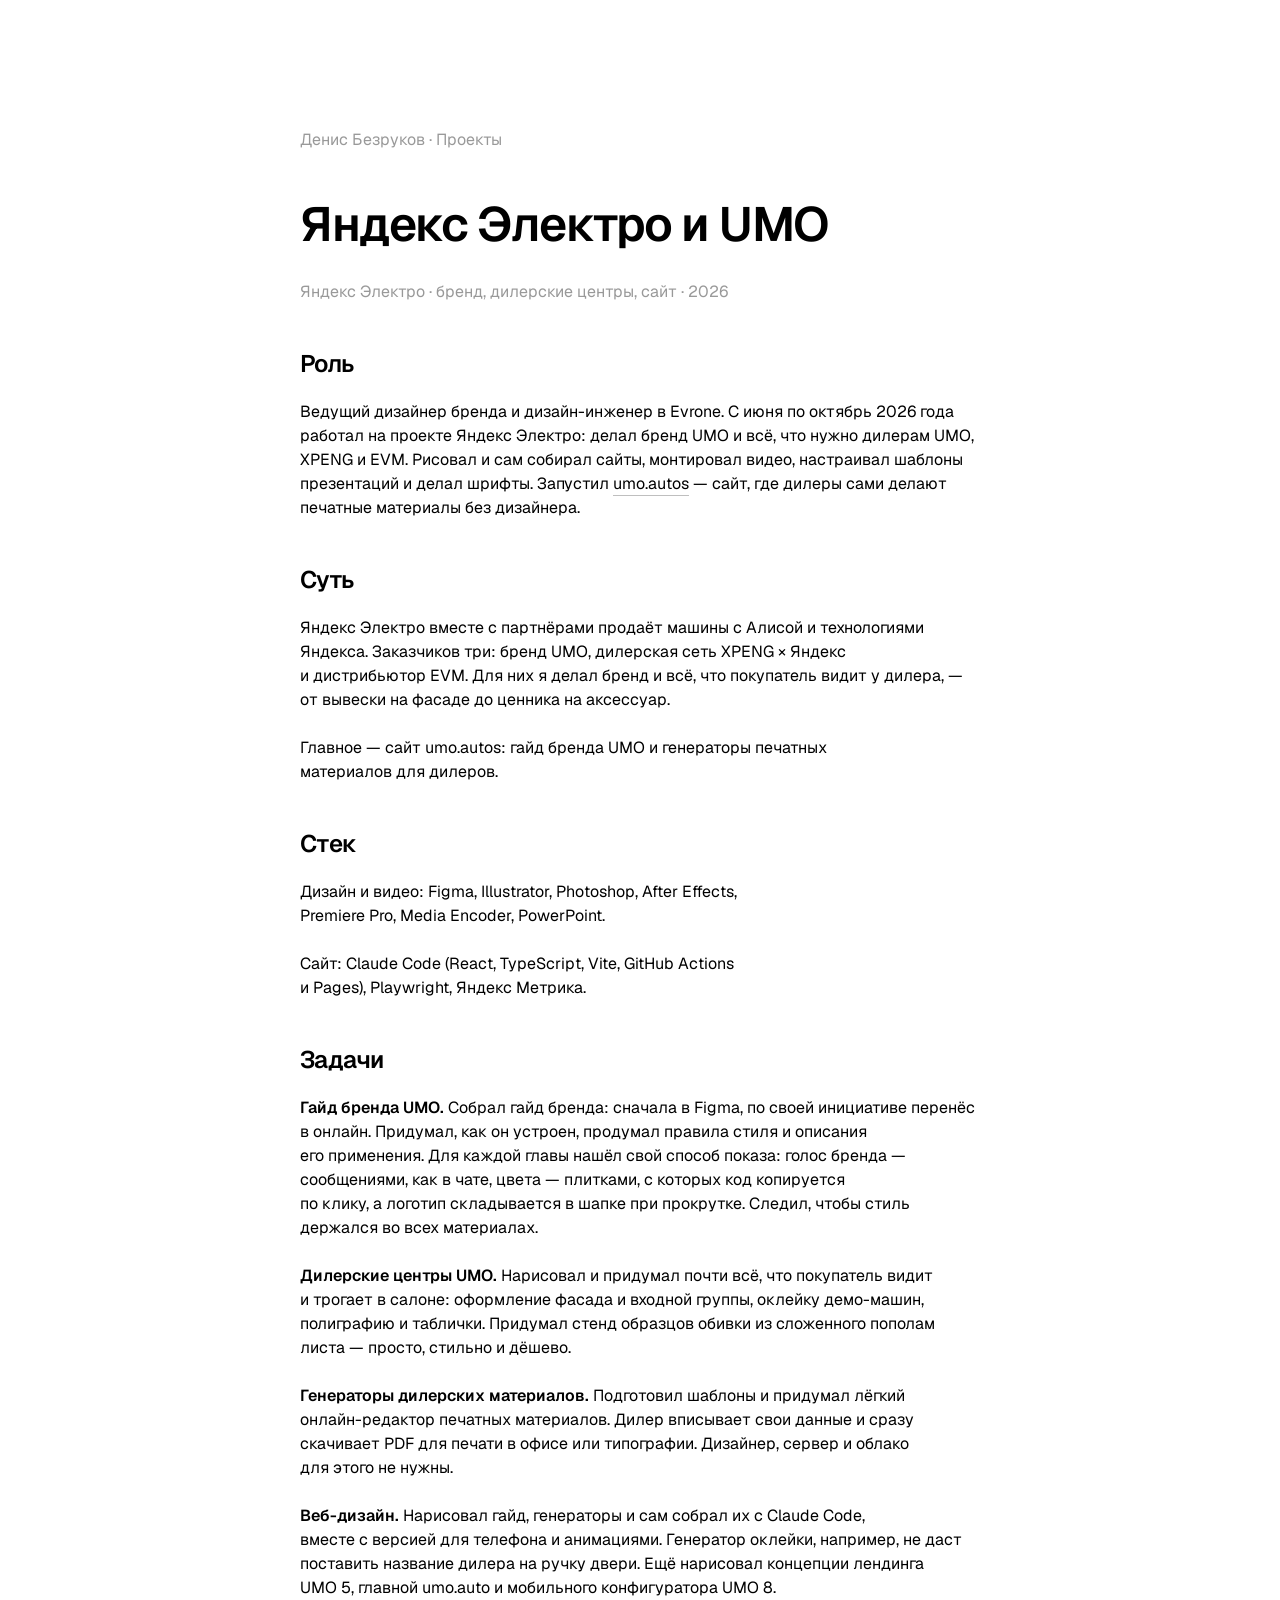
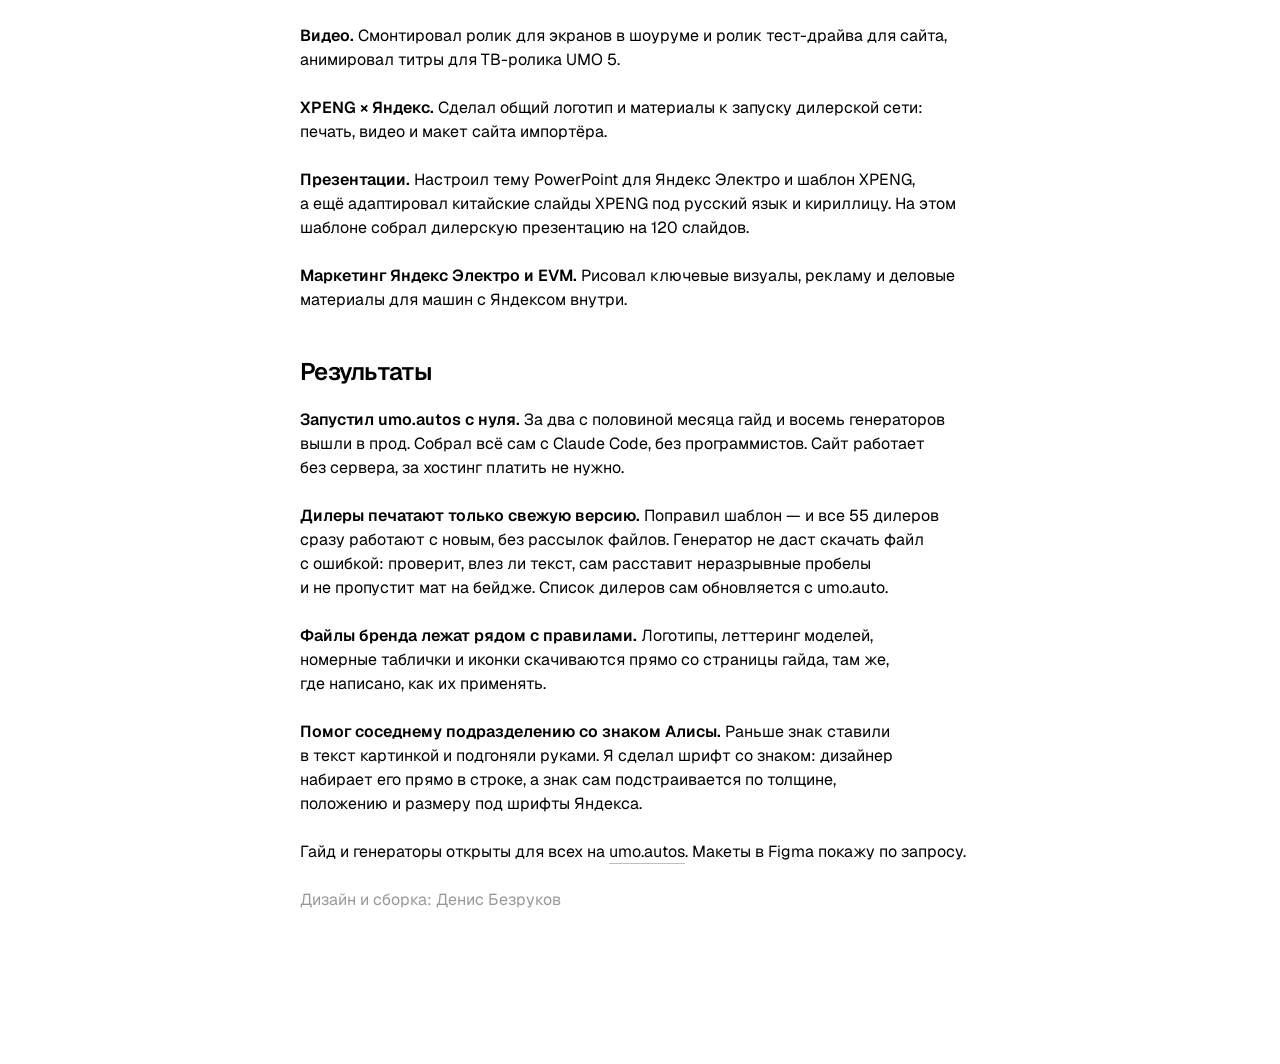
==== cases/index.html @ 9b04475b "The add-section button is # instead of § Co-Authored-By: Claude Opus 5.5 <noreply@anthropic.com>" ====
<!doctype html>
<html lang="ru">
<head>
<meta charset="utf-8">
<meta name="viewport" content="width=device-width, initial-scale=1">
<title>Проекты — Денис Безруков</title>
<meta name="description" content="Проекты дизайнера Дениса Безрукова целиком: что было нужно, что он сделал и что из этого вышло.">
<link rel="preload" href="../fonts/GeistVariable.woff2" as="font" type="font/woff2" crossorigin>
<link rel="stylesheet" href="../style.css">
</head>
<body>
<main class="inner">
  <header>
    <p class="meta crumbs"><a href="../">Денис Безруков</a> · Проекты</p>
  </header>

  <article id="umo">
    <h1>Яндекс Электро и UMO </h1>
    <p class="meta">Яндекс Электро · бренд, дилерские центры, сайт · 2026</p>
    <h3>Роль</h3>
    <p>Ведущий дизайнер бренда и дизайн-инженер в Evrone. С июня по октябрь 2026 года работал на проекте Яндекс Электро: делал бренд UMO и всё, что нужно дилерам UMO, XPENG и EVM. Рисовал и сам собирал сайты, монтировал видео, настраивал шаблоны презентаций и делал шрифты. Запустил <a href="https://umo.autos">umo.autos</a> — сайт, где дилеры сами делают печатные материалы без дизайнера.</p>
    <h3>Суть</h3>
    <p>Яндекс Электро вместе с партнёрами продаёт машины с Алисой и технологиями Яндекса. Заказчиков три: бренд UMO, дилерская сеть XPENG × Яндекс и дистрибьютор EVM. Для них я делал бренд и всё, что покупатель видит у дилера, — от вывески на фасаде до ценника на аксессуар.</p>
    <p>Главное — сайт umo.autos: гайд бренда UMO и генераторы печатных материалов для дилеров.</p>
    <h3>Стек</h3>
    <p>Дизайн и видео: Figma, Illustrator, Photoshop, After Effects, Premiere Pro, Media Encoder, PowerPoint.</p>
    <p>Сайт: Claude Code (React, TypeScript, Vite, GitHub Actions и Pages), Playwright, Яндекс Метрика.</p>
    <h3>Задачи</h3>
    <p><strong>Гайд бренда UMO. </strong>Собрал гайд бренда: сначала в Figma, по своей инициативе перенёс в онлайн. Придумал, как он устроен, продумал правила стиля и описания его применения. Для каждой главы нашёл свой способ показа: голос бренда — сообщениями, как в чате, цвета — плитками, с которых код копируется по клику, а логотип складывается в шапке при прокрутке. Следил, чтобы стиль держался во всех материалах.</p>
    <p><strong>Дилерские центры UMO.</strong> Нарисовал и придумал почти всё, что покупатель видит и трогает в салоне: оформление фасада и входной группы, оклейку демо-машин, полиграфию и таблички. Придумал стенд образцов обивки из сложенного пополам листа — просто, стильно и дёшево.</p>
    <p><strong>Генераторы дилерских материалов.</strong> Подготовил шаблоны и придумал лёгкий онлайн-редактор печатных материалов. Дилер вписывает свои данные и сразу скачивает PDF для печати в офисе или типографии. Дизайнер, сервер и облако для этого не нужны.</p>
    <p><strong>Веб-дизайн.</strong> Нарисовал гайд, генераторы и сам собрал их с Claude Code, вместе с версией для телефона и анимациями. Генератор оклейки, например, не даст поставить название дилера на ручку двери. Ещё нарисовал концепции лендинга UMO 5, главной umo.auto и мобильного конфигуратора UMO 8.</p>
    <p><strong>Видео.</strong> Смонтировал ролик для экранов в шоуруме и ролик тест-драйва для сайта, анимировал титры для ТВ-ролика UMO 5.</p>
    <p><strong>XPENG × Яндекс.</strong> Сделал общий логотип и материалы к запуску дилерской сети: печать, видео и макет сайта импортёра.</p>
    <p><strong>Презентации.</strong> Настроил тему PowerPoint для Яндекс Электро и шаблон XPENG, а ещё адаптировал китайские слайды XPENG под русский язык и кириллицу. На этом шаблоне собрал дилерскую презентацию на 120 слайдов.</p>
    <p><strong>Маркетинг Яндекс Электро и EVM.</strong> Рисовал ключевые визуалы, рекламу и деловые материалы для машин с Яндексом внутри.</p>
    <h3>Результаты</h3>
    <p><strong>Запустил umo.autos с нуля.</strong> За два с половиной месяца гайд и восемь генераторов вышли в прод. Собрал всё сам с Claude Code, без программистов. Сайт работает без сервера, за хостинг платить не нужно.</p>
    <p><strong>Дилеры печатают только свежую версию.</strong> Поправил шаблон — и все 55 дилеров сразу работают с новым, без рассылок файлов. Генератор не даст скачать файл с ошибкой: проверит, влез ли текст, сам расставит неразрывные пробелы и не пропустит мат на бейдже. Список дилеров сам обновляется с umo.auto.</p>
    <p><strong>Файлы бренда лежат рядом с правилами.</strong> Логотипы, леттеринг моделей, номерные таблички и иконки скачиваются прямо со страницы гайда, там же, где написано, как их применять.</p>
    <p><strong>Помог соседнему подразделению со знаком Алисы.</strong> Раньше знак ставили в текст картинкой и подгоняли руками. Я сделал шрифт со знаком: дизайнер набирает его прямо в строке, а знак сам подстраивается по толщине, положению и размеру под шрифты Яндекса.</p>
    <p>Гайд и генераторы открыты для всех на <a href="https://umo.autos">umo.autos</a>. Макеты в Figma покажу по запросу.</p>
    <p class="meta">Дизайн и сборка: Денис Безруков</p>
  </article>

</main>

<script src="../typograf.min.js"></script>
<script src="../typograf-ru.js"></script>
</body>
</html>
---- style.css ----
/* Base 16px, sizes in rem. Type: headings H1 / H2 / H3 at 3 / 2 / 1.5rem set solid (2 / 1.5 / 1.25rem on phones), the intro 1.5rem at 500 (1.25rem on phones), text and grey service lines 1rem on a 1.5 line. */
/* Geist 1.8 by Vercel, the variable font (weight 100–900, Cyrillic included), kept next to the page with its licence. */
@font-face {
  font-family: Geist;
  src: url("fonts/GeistVariable.woff2") format("woff2");
  font-weight: 100 900;
  font-style: normal;
  font-display: swap;
}
:root {
  /* Spacing scale: the name is the size in rem times 100 (space-150 = 1.5rem = 24px), so a step in between fits without renaming.
     Every margin and padding comes from it: 800 between projects, 300 between groups, 150 between paragraphs, 050 between list items. */
  --space-050: 0.5rem;
  --space-100: 1rem;
  --space-150: 1.5rem;
  --space-200: 2rem;
  --space-300: 3rem;
  --space-400: 4rem;
  --space-600: 6rem;
  --space-800: 8rem;
  --bg: #ffffff;
  --text: #000000;
  /* Two colours only: black text (90% white in the dark theme) on white (#fafafa, LoveFrom's, in edit mode), and a grey, #999999, the text colour at 65% in the dark theme. */
  --muted: #999999;
}
/* The dark theme is off for now; to bring it back, take it out of this comment.
@media (prefers-color-scheme: dark) {
  :root {
    --bg: #000000;
    --text: #e6e6e6;
    --muted: color-mix(in srgb, var(--text) 65%, transparent);
  }
}
*/
body {
  margin: 0;
  background: var(--bg);
  color: var(--text);
  font: 1rem/1.5 Geist, system-ui, -apple-system, sans-serif;
  -webkit-font-smoothing: antialiased;
}
main {
  max-width: 680px;
  margin: 0 auto;
  padding: var(--space-800) var(--space-200);
}
/* Three heading steps, one size per tag on both pages: H1 the name, H2 a project's title, H3 a section of a full case. Headings are set solid and tracked in by 3%; bold in the text has their weight. */
h1, h2, h3 { font-weight: 600; line-height: 1; letter-spacing: -0.03em; }
h1 { margin: 0 0 var(--space-200); font-size: 3rem; }
/* Below a project or section title everything stands a text line apart: the grey line, paragraphs, the credits. */
h2, h3 { margin: 0 0 var(--space-150); font-size: 2rem; }
h3 { margin-top: var(--space-300); font-size: 1.5rem; }
/* Text fills its lines; only a too-short last line pulls a few words down. Paragraphs stand space-150 apart, the same step as everything below a title. */
p { margin: 0 0 var(--space-150); text-wrap: pretty; }
/* The intro under the name: two sizes up from the text, at 500. The contacts under it and the project list under the summary stand closer, space-100, as one group with what they follow. */
p.lead { font-size: 1.5rem; line-height: 1.333; font-weight: 500; }
p.lead, .about p { margin-bottom: var(--space-100); }
/* List: bullets hanging in the indent, items closer to each other than paragraphs. */
ul { margin: 0 0 var(--space-150); padding-left: var(--space-150); }
li { text-wrap: pretty; }
li + li { margin-top: var(--space-050); }
/* A block switched to Wrap: B in edit mode gets lines of nearly equal length. */
.balance { text-wrap: balance; }
strong { font-weight: 600; }
a {
  color: inherit;
  text-decoration: underline;
  text-decoration-color: color-mix(in srgb, currentColor 25%, transparent);
  /* One device pixel on a retina screen at any size; 2.5% of a big title came out twice as thick. */
  text-decoration-thickness: 0.5px;
  text-underline-offset: 30%;
}
/* Link rows, breadcrumbs and a linked title read as navigation: no underline until hover. Links in the text keep it. */
.list a, .crumbs a, h2 a { text-decoration-color: transparent; }
/* On hover the underline darkens to 50% of the link colour, still lighter than the letters. */
a:hover { text-decoration-color: color-mix(in srgb, currentColor 50%, transparent); }
.nw { white-space: nowrap; }
/* Meta: every grey line (under a title, credits, contacts, the project list, breadcrumbs), in the text's weight. */
.meta { color: var(--muted); }
/* Links in a row with a dot between them; the dot that would start a line is cut off, so no line starts or ends with one.
   The cutting happens in a row inside the paragraph, so the paragraph keeps its own box and its whole highlight in edit mode. */
.list .row { display: block; text-wrap: balance; margin-left: -0.9em; clip-path: inset(-1em -1em -1em 0.9em); }
.list .row > span { white-space: nowrap; }
.list .row > span::before { content: "·"; display: inline-block; width: 0.9em; text-align: center; }
.about { margin-top: var(--space-300); }
article { margin-top: var(--space-800); scroll-margin-top: var(--space-800); }
.inner header + article { margin-top: var(--space-300); }
@media (max-width: 480px) {
  main { padding: var(--space-400) var(--space-100); }
  article { margin-top: var(--space-600); scroll-margin-top: var(--space-600); }
  h1 { font-size: 2rem; }
  h2 { font-size: 1.5rem; }
  h3 { font-size: 1.25rem; }
  p.lead { font-size: 1.25rem; line-height: 1.4; }
}
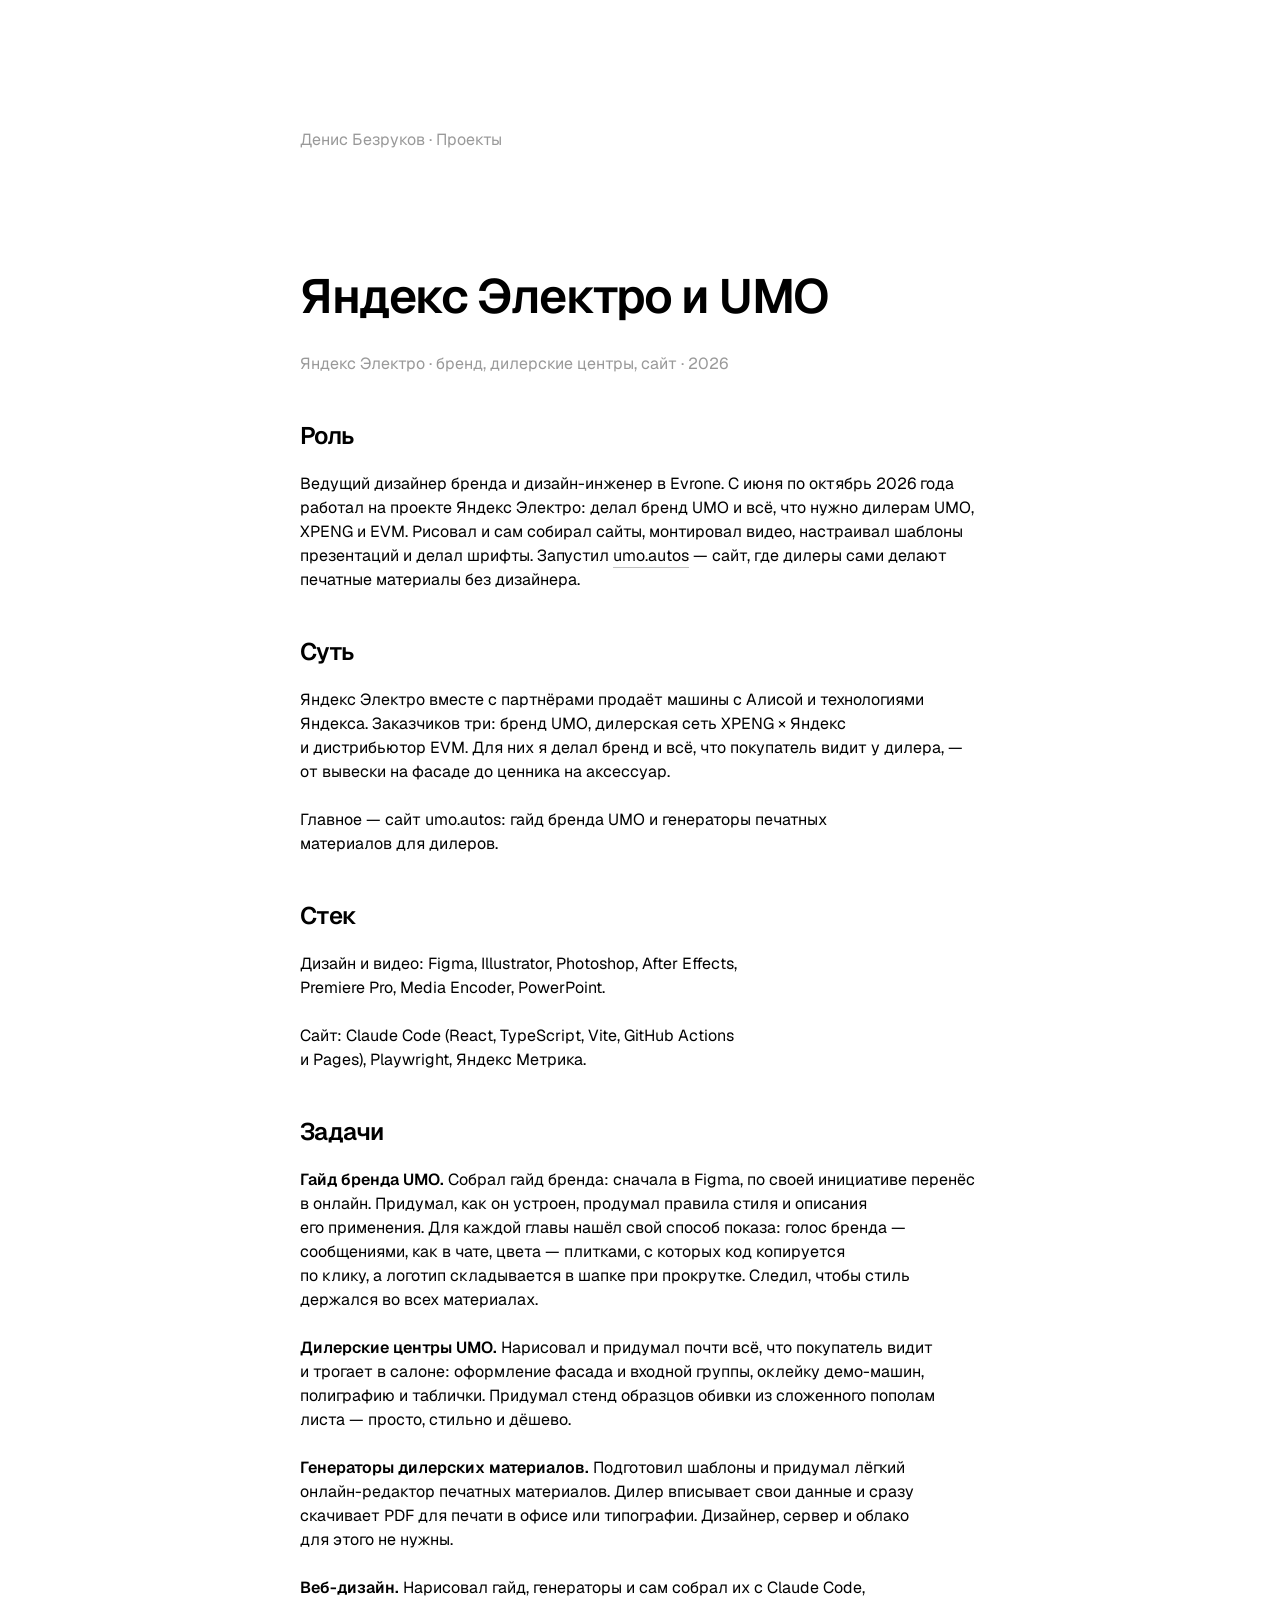
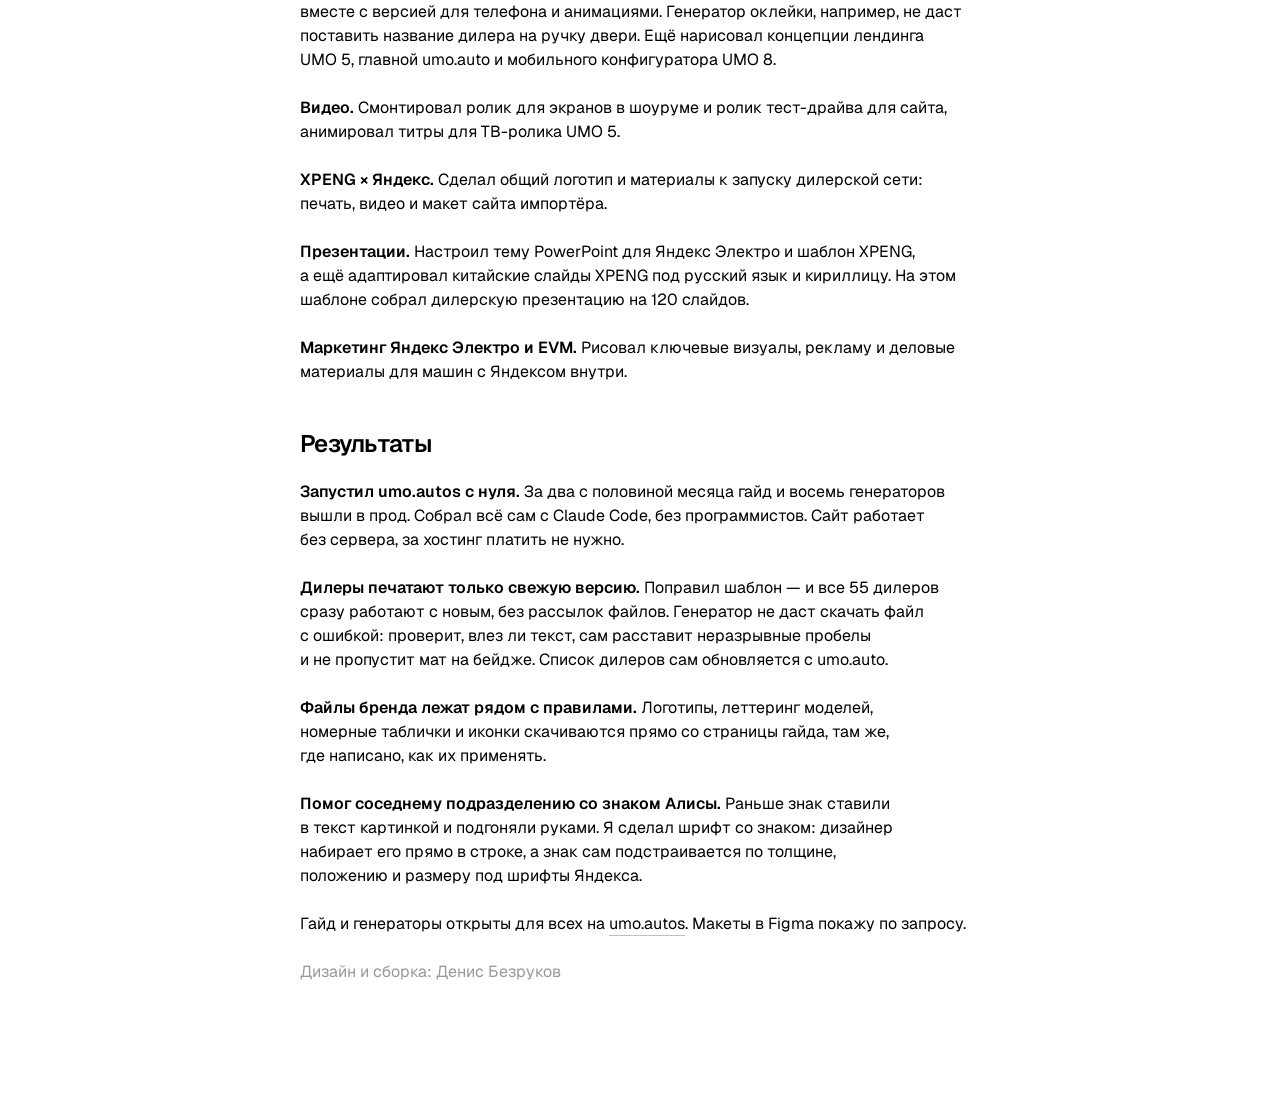
==== commit a6092c4d: "Every gap between blocks is a space block in the page (100–600 and 150), marked in edit mode by a li" ====
--- a/cases/index.html
+++ b/cases/index.html
@@ -12,34 +12,61 @@
 <main class="inner">
   <header>
     <p class="meta crumbs"><a href="../">Денис Безруков</a> · Проекты</p>
+    <div class="space space-150"></div>
+    <div class="space space-300"></div>
   </header>
 
-  <article id="umo">
-    <h1>Яндекс Электро и UMO </h1>
+  <article>
+    <h1 id="umo">Яндекс Электро и UMO</h1>
+    <div class="space space-200"></div>
     <p class="meta">Яндекс Электро · бренд, дилерские центры, сайт · 2026</p>
+    <div class="space space-300"></div>
     <h3>Роль</h3>
+    <div class="space space-150"></div>
     <p>Ведущий дизайнер бренда и дизайн-инженер в Evrone. С июня по октябрь 2026 года работал на проекте Яндекс Электро: делал бренд UMO и всё, что нужно дилерам UMO, XPENG и EVM. Рисовал и сам собирал сайты, монтировал видео, настраивал шаблоны презентаций и делал шрифты. Запустил <a href="https://umo.autos">umo.autos</a> — сайт, где дилеры сами делают печатные материалы без дизайнера.</p>
+    <div class="space space-300"></div>
     <h3>Суть</h3>
+    <div class="space space-150"></div>
     <p>Яндекс Электро вместе с партнёрами продаёт машины с Алисой и технологиями Яндекса. Заказчиков три: бренд UMO, дилерская сеть XPENG × Яндекс и дистрибьютор EVM. Для них я делал бренд и всё, что покупатель видит у дилера, — от вывески на фасаде до ценника на аксессуар.</p>
+    <div class="space space-150"></div>
     <p>Главное — сайт umo.autos: гайд бренда UMO и генераторы печатных материалов для дилеров.</p>
+    <div class="space space-300"></div>
     <h3>Стек</h3>
+    <div class="space space-150"></div>
     <p>Дизайн и видео: Figma, Illustrator, Photoshop, After Effects, Premiere Pro, Media Encoder, PowerPoint.</p>
+    <div class="space space-150"></div>
     <p>Сайт: Claude Code (React, TypeScript, Vite, GitHub Actions и Pages), Playwright, Яндекс Метрика.</p>
+    <div class="space space-300"></div>
     <h3>Задачи</h3>
+    <div class="space space-150"></div>
     <p><strong>Гайд бренда UMO. </strong>Собрал гайд бренда: сначала в Figma, по своей инициативе перенёс в онлайн. Придумал, как он устроен, продумал правила стиля и описания его применения. Для каждой главы нашёл свой способ показа: голос бренда — сообщениями, как в чате, цвета — плитками, с которых код копируется по клику, а логотип складывается в шапке при прокрутке. Следил, чтобы стиль держался во всех материалах.</p>
+    <div class="space space-150"></div>
     <p><strong>Дилерские центры UMO.</strong> Нарисовал и придумал почти всё, что покупатель видит и трогает в салоне: оформление фасада и входной группы, оклейку демо-машин, полиграфию и таблички. Придумал стенд образцов обивки из сложенного пополам листа — просто, стильно и дёшево.</p>
+    <div class="space space-150"></div>
     <p><strong>Генераторы дилерских материалов.</strong> Подготовил шаблоны и придумал лёгкий онлайн-редактор печатных материалов. Дилер вписывает свои данные и сразу скачивает PDF для печати в офисе или типографии. Дизайнер, сервер и облако для этого не нужны.</p>
+    <div class="space space-150"></div>
     <p><strong>Веб-дизайн.</strong> Нарисовал гайд, генераторы и сам собрал их с Claude Code, вместе с версией для телефона и анимациями. Генератор оклейки, например, не даст поставить название дилера на ручку двери. Ещё нарисовал концепции лендинга UMO 5, главной umo.auto и мобильного конфигуратора UMO 8.</p>
+    <div class="space space-150"></div>
     <p><strong>Видео.</strong> Смонтировал ролик для экранов в шоуруме и ролик тест-драйва для сайта, анимировал титры для ТВ-ролика UMO 5.</p>
+    <div class="space space-150"></div>
     <p><strong>XPENG × Яндекс.</strong> Сделал общий логотип и материалы к запуску дилерской сети: печать, видео и макет сайта импортёра.</p>
+    <div class="space space-150"></div>
     <p><strong>Презентации.</strong> Настроил тему PowerPoint для Яндекс Электро и шаблон XPENG, а ещё адаптировал китайские слайды XPENG под русский язык и кириллицу. На этом шаблоне собрал дилерскую презентацию на 120 слайдов.</p>
+    <div class="space space-150"></div>
     <p><strong>Маркетинг Яндекс Электро и EVM.</strong> Рисовал ключевые визуалы, рекламу и деловые материалы для машин с Яндексом внутри.</p>
+    <div class="space space-300"></div>
     <h3>Результаты</h3>
+    <div class="space space-150"></div>
     <p><strong>Запустил umo.autos с нуля.</strong> За два с половиной месяца гайд и восемь генераторов вышли в прод. Собрал всё сам с Claude Code, без программистов. Сайт работает без сервера, за хостинг платить не нужно.</p>
+    <div class="space space-150"></div>
     <p><strong>Дилеры печатают только свежую версию.</strong> Поправил шаблон — и все 55 дилеров сразу работают с новым, без рассылок файлов. Генератор не даст скачать файл с ошибкой: проверит, влез ли текст, сам расставит неразрывные пробелы и не пропустит мат на бейдже. Список дилеров сам обновляется с umo.auto.</p>
+    <div class="space space-150"></div>
     <p><strong>Файлы бренда лежат рядом с правилами.</strong> Логотипы, леттеринг моделей, номерные таблички и иконки скачиваются прямо со страницы гайда, там же, где написано, как их применять.</p>
+    <div class="space space-150"></div>
     <p><strong>Помог соседнему подразделению со знаком Алисы.</strong> Раньше знак ставили в текст картинкой и подгоняли руками. Я сделал шрифт со знаком: дизайнер набирает его прямо в строке, а знак сам подстраивается по толщине, положению и размеру под шрифты Яндекса.</p>
+    <div class="space space-150"></div>
     <p>Гайд и генераторы открыты для всех на <a href="https://umo.autos">umo.autos</a>. Макеты в Figma покажу по запросу.</p>
+    <div class="space space-150"></div>
     <p class="meta">Дизайн и сборка: Денис Безруков</p>
   </article>
 
--- a/style.css
+++ b/style.css
@@ -9,13 +9,15 @@
 }
 :root {
   /* Spacing scale: the name is the size in rem times 100 (space-150 = 1.5rem = 24px), so a step in between fits without renaming.
-     Every margin and padding comes from it: 800 between projects, 300 between groups, 150 between paragraphs, 050 between list items. */
+     Every margin, padding and space comes from it. Blocks have no margins of their own: the gap between two of them is a space
+     block in the page (.space-100 … .space-600), so each gap is set where it is. Only projects stand 800 apart by the CSS. */
   --space-050: 0.5rem;
   --space-100: 1rem;
   --space-150: 1.5rem;
   --space-200: 2rem;
   --space-300: 3rem;
   --space-400: 4rem;
+  --space-500: 5rem;
   --space-600: 6rem;
   --space-800: 8rem;
   --bg: #ffffff;
@@ -46,19 +48,26 @@
 }
 /* Three heading steps, one size per tag on both pages: H1 the name, H2 a project's title, H3 a section of a full case. Headings are set solid and tracked in by 3%; bold in the text has their weight. */
 h1, h2, h3 { font-weight: 600; line-height: 1; letter-spacing: -0.03em; }
-h1 { margin: 0 0 var(--space-200); font-size: 3rem; }
-/* Below a project or section title everything stands a text line apart: the grey line, paragraphs, the credits. */
-h2, h3 { margin: 0 0 var(--space-150); font-size: 2rem; }
-h3 { margin-top: var(--space-300); font-size: 1.5rem; }
-/* Text fills its lines; only a too-short last line pulls a few words down. Paragraphs stand space-150 apart, the same step as everything below a title. */
-p { margin: 0 0 var(--space-150); text-wrap: pretty; }
-/* The intro under the name: two sizes up from the text, at 500. The contacts under it and the project list under the summary stand closer, space-100, as one group with what they follow. */
+h1, h2, h3, p, ul { margin: 0; }
+h1 { font-size: 3rem; }
+h2 { font-size: 2rem; }
+h3 { font-size: 1.5rem; }
+/* Text fills its lines; only a too-short last line pulls a few words down. */
+p { text-wrap: pretty; }
+/* The intro under the name: two sizes up from the text, at 500. */
 p.lead { font-size: 1.5rem; line-height: 1.333; font-weight: 500; }
-p.lead, .about p { margin-bottom: var(--space-100); }
 /* List: bullets hanging in the indent, items closer to each other than paragraphs. */
-ul { margin: 0 0 var(--space-150); padding-left: var(--space-150); }
+ul { padding-left: var(--space-150); }
 li { text-wrap: pretty; }
 li + li { margin-top: var(--space-050); }
+/* Space: the gap between two blocks, 100 to 600 of the spacing scale; 150 is the usual one between paragraphs. */
+.space-100 { height: var(--space-100); }
+.space-150 { height: var(--space-150); }
+.space-200 { height: var(--space-200); }
+.space-300 { height: var(--space-300); }
+.space-400 { height: var(--space-400); }
+.space-500 { height: var(--space-500); }
+.space-600 { height: var(--space-600); }
 /* A block switched to Wrap: B in edit mode gets lines of nearly equal length. */
 .balance { text-wrap: balance; }
 strong { font-weight: 600; }
@@ -82,7 +91,6 @@
 .list .row { display: block; text-wrap: balance; margin-left: -0.9em; clip-path: inset(-1em -1em -1em 0.9em); }
 .list .row > span { white-space: nowrap; }
 .list .row > span::before { content: "·"; display: inline-block; width: 0.9em; text-align: center; }
-.about { margin-top: var(--space-300); }
 article { margin-top: var(--space-800); scroll-margin-top: var(--space-800); }
 .inner header + article { margin-top: var(--space-300); }
 @media (max-width: 480px) {
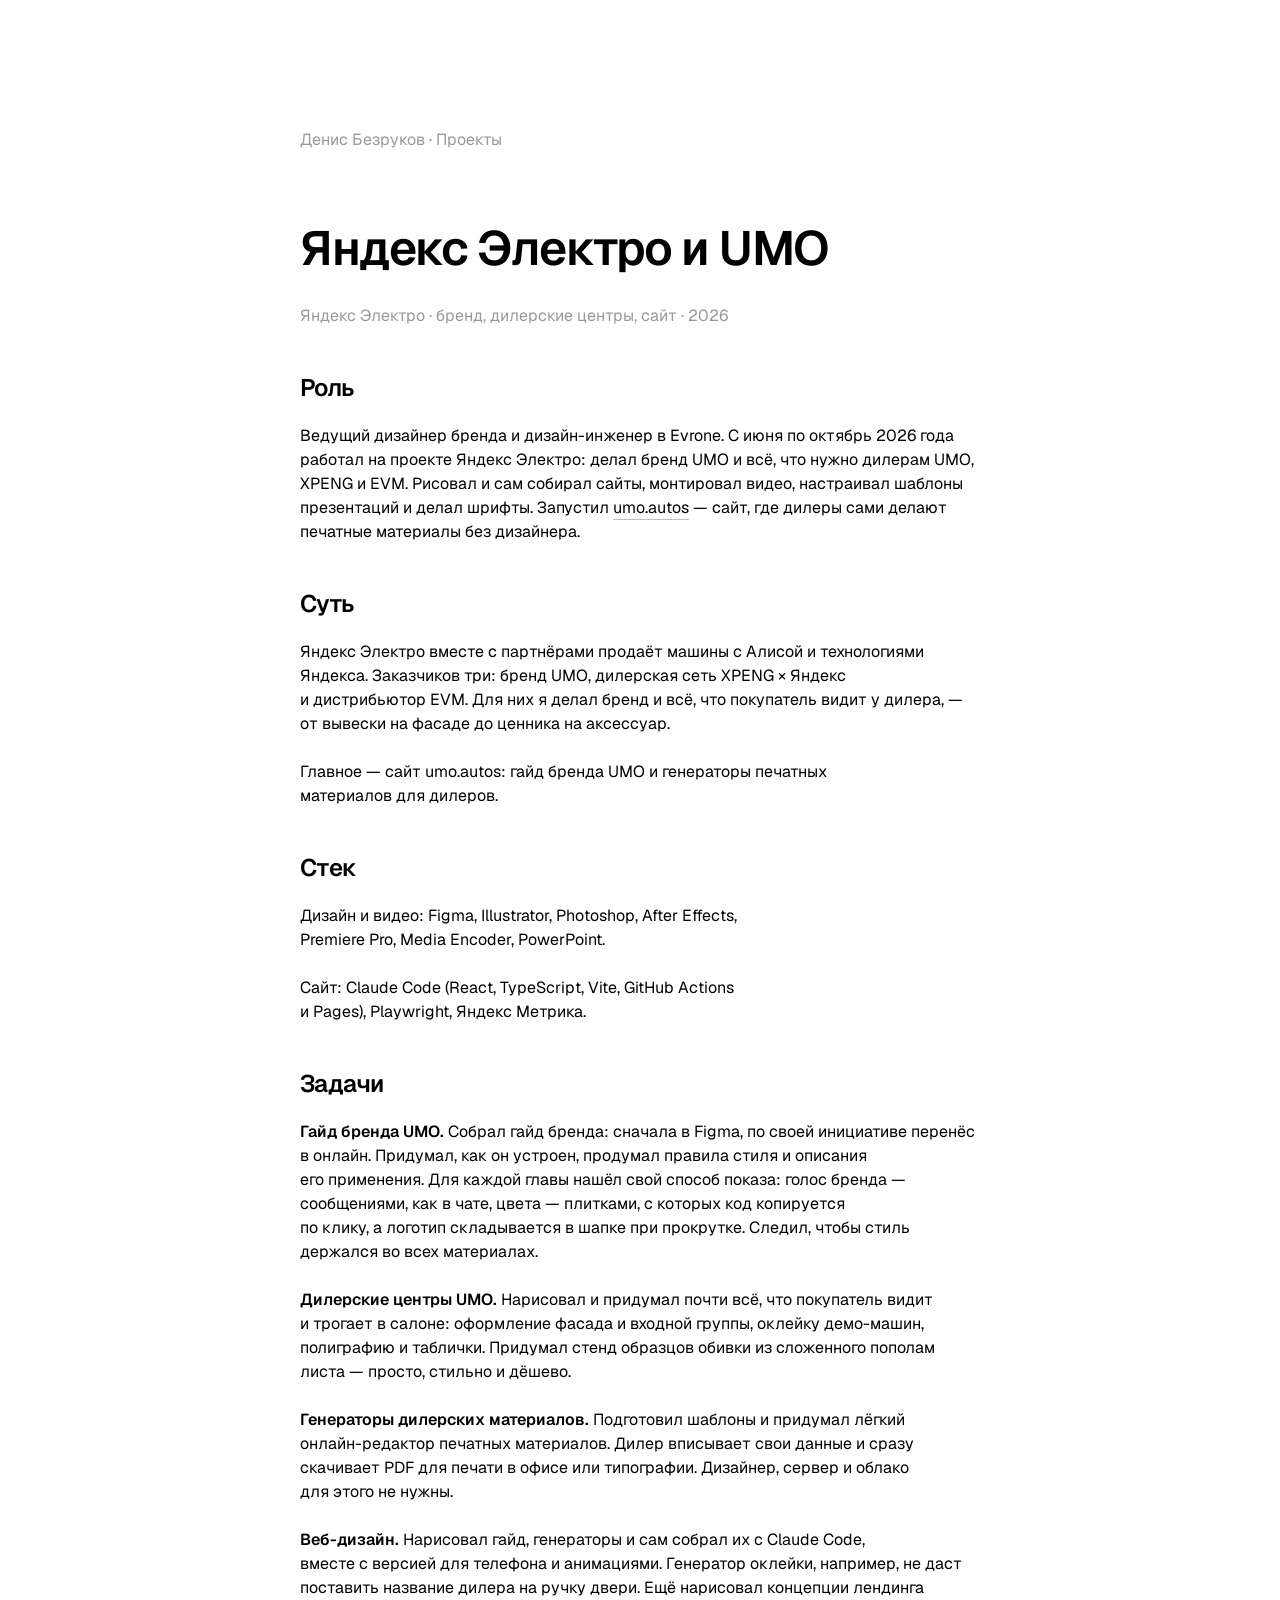
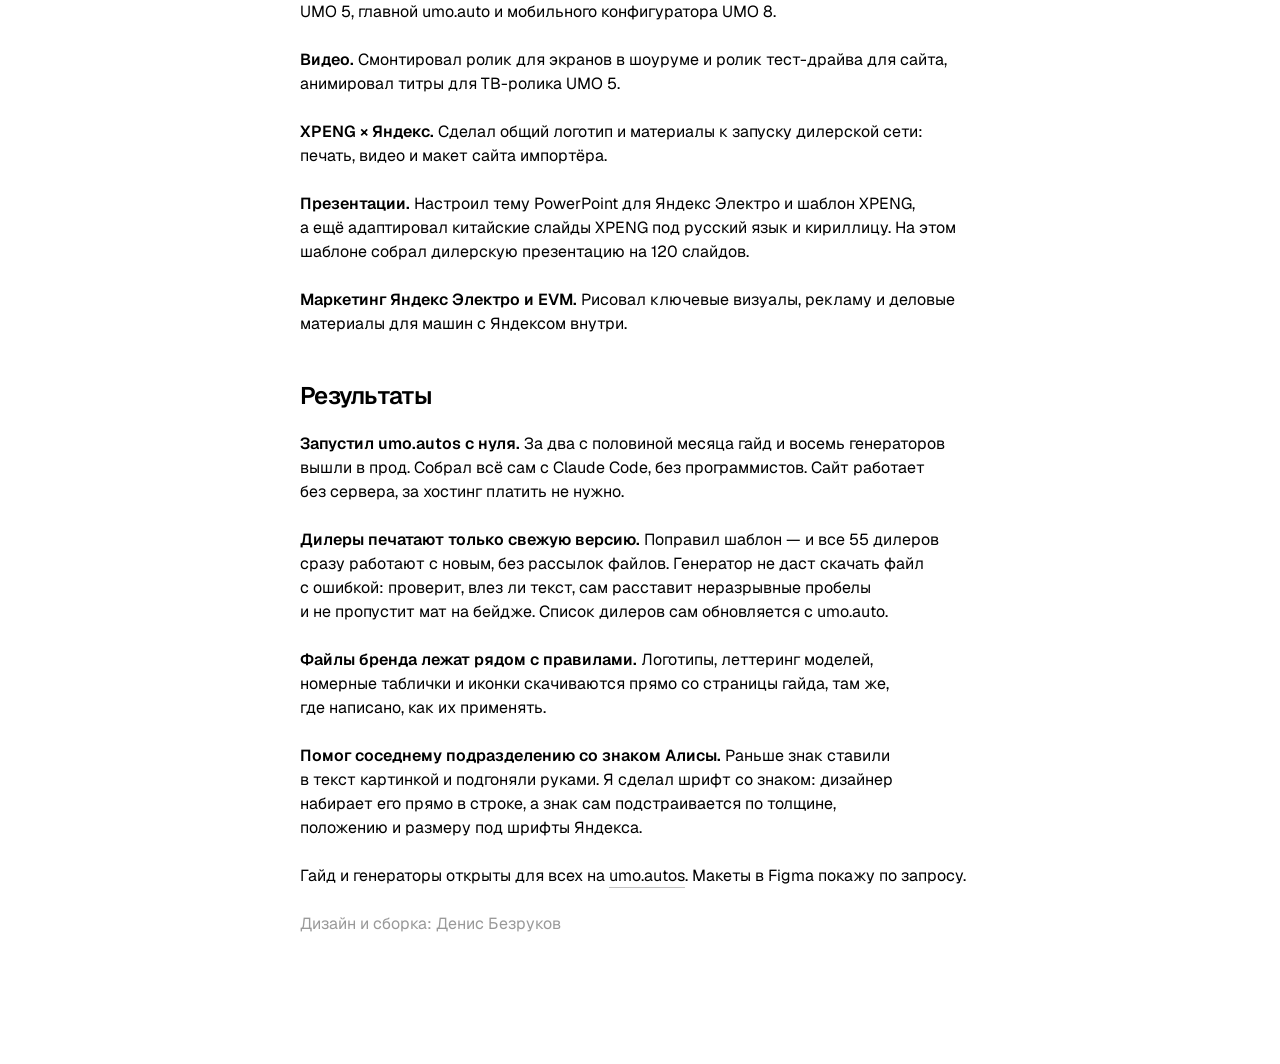
==== commit 61a7ba3d: "Spaces show their height under the pointer; a project's anchor is typed into in the gap above it, li" ====
--- a/cases/index.html
+++ b/cases/index.html
@@ -13,11 +13,10 @@
   <header>
     <p class="meta crumbs"><a href="../">Денис Безруков</a> · Проекты</p>
     <div class="space space-150"></div>
-    <div class="space space-300"></div>
   </header>
 
-  <article>
-    <h1 id="umo">Яндекс Электро и UMO</h1>
+  <article id="umo">
+    <h1>Яндекс Электро и UMO</h1>
     <div class="space space-200"></div>
     <p class="meta">Яндекс Электро · бренд, дилерские центры, сайт · 2026</p>
     <div class="space space-300"></div>
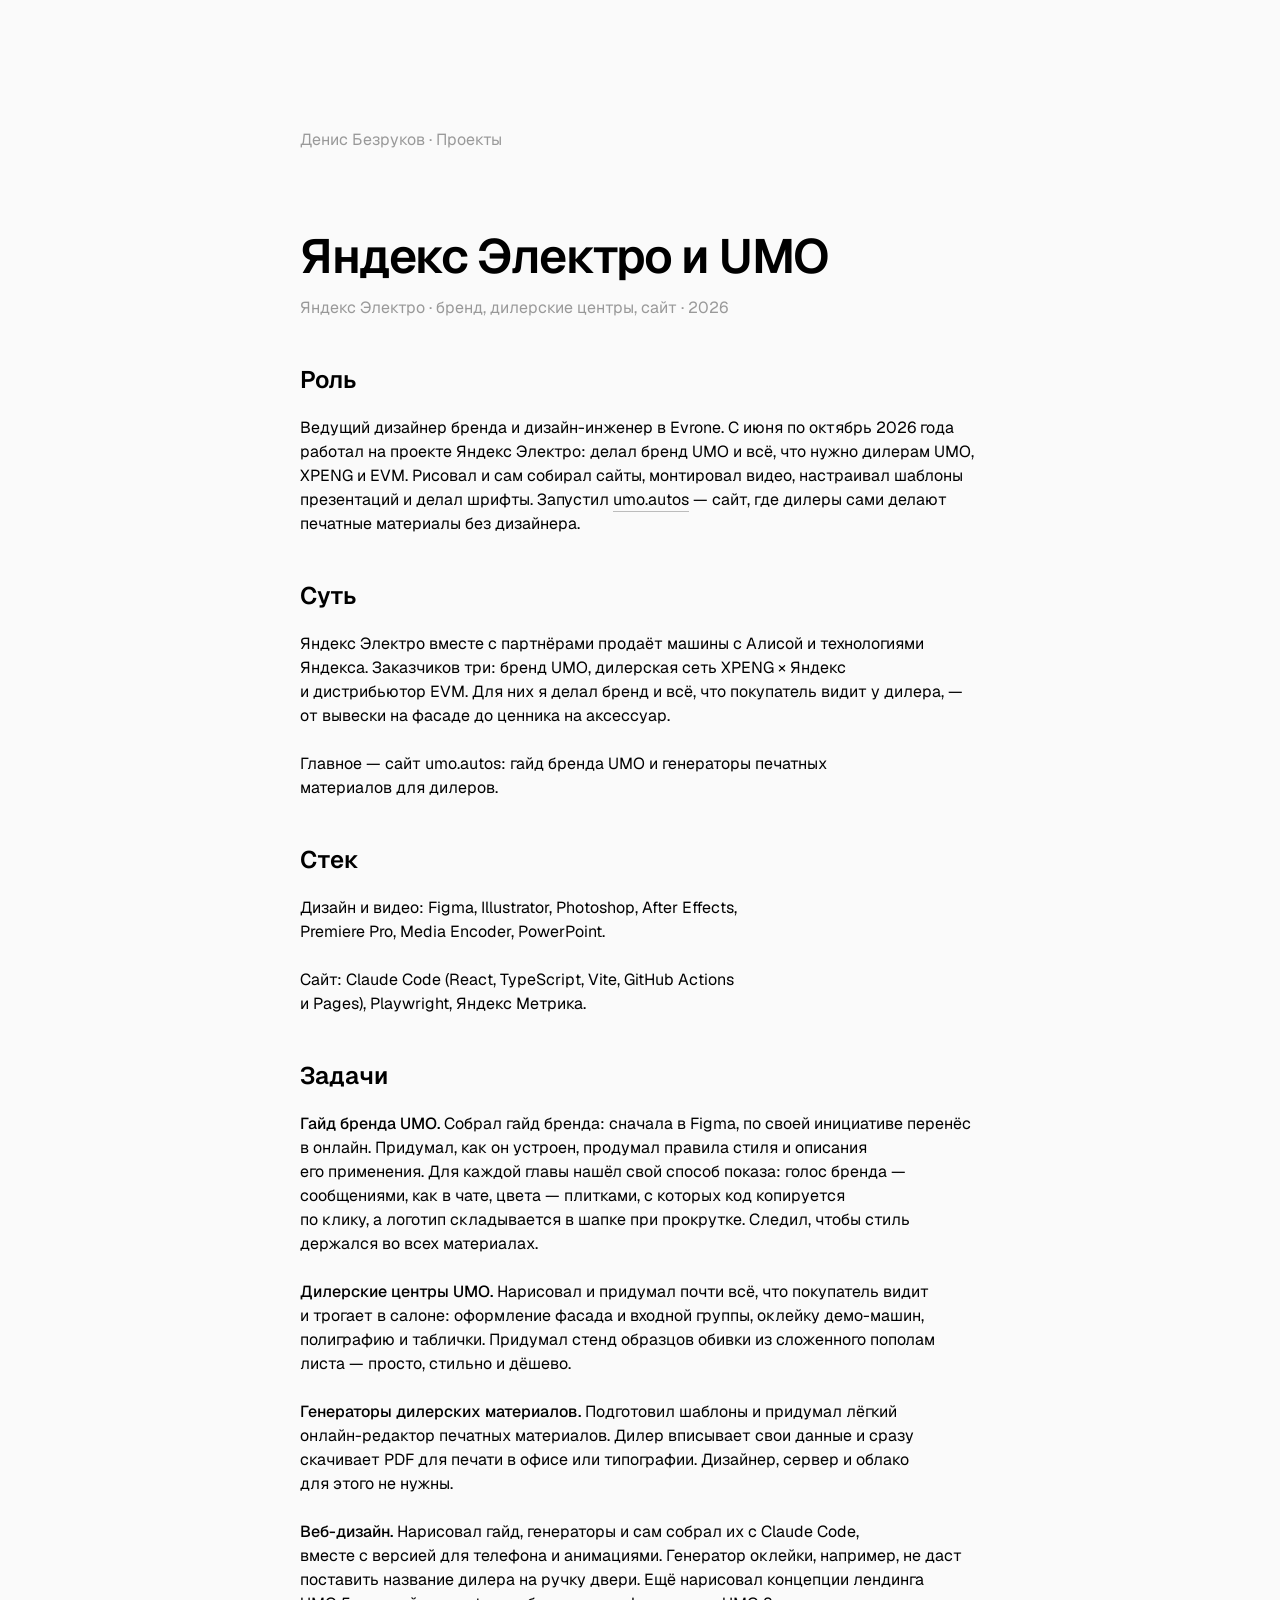
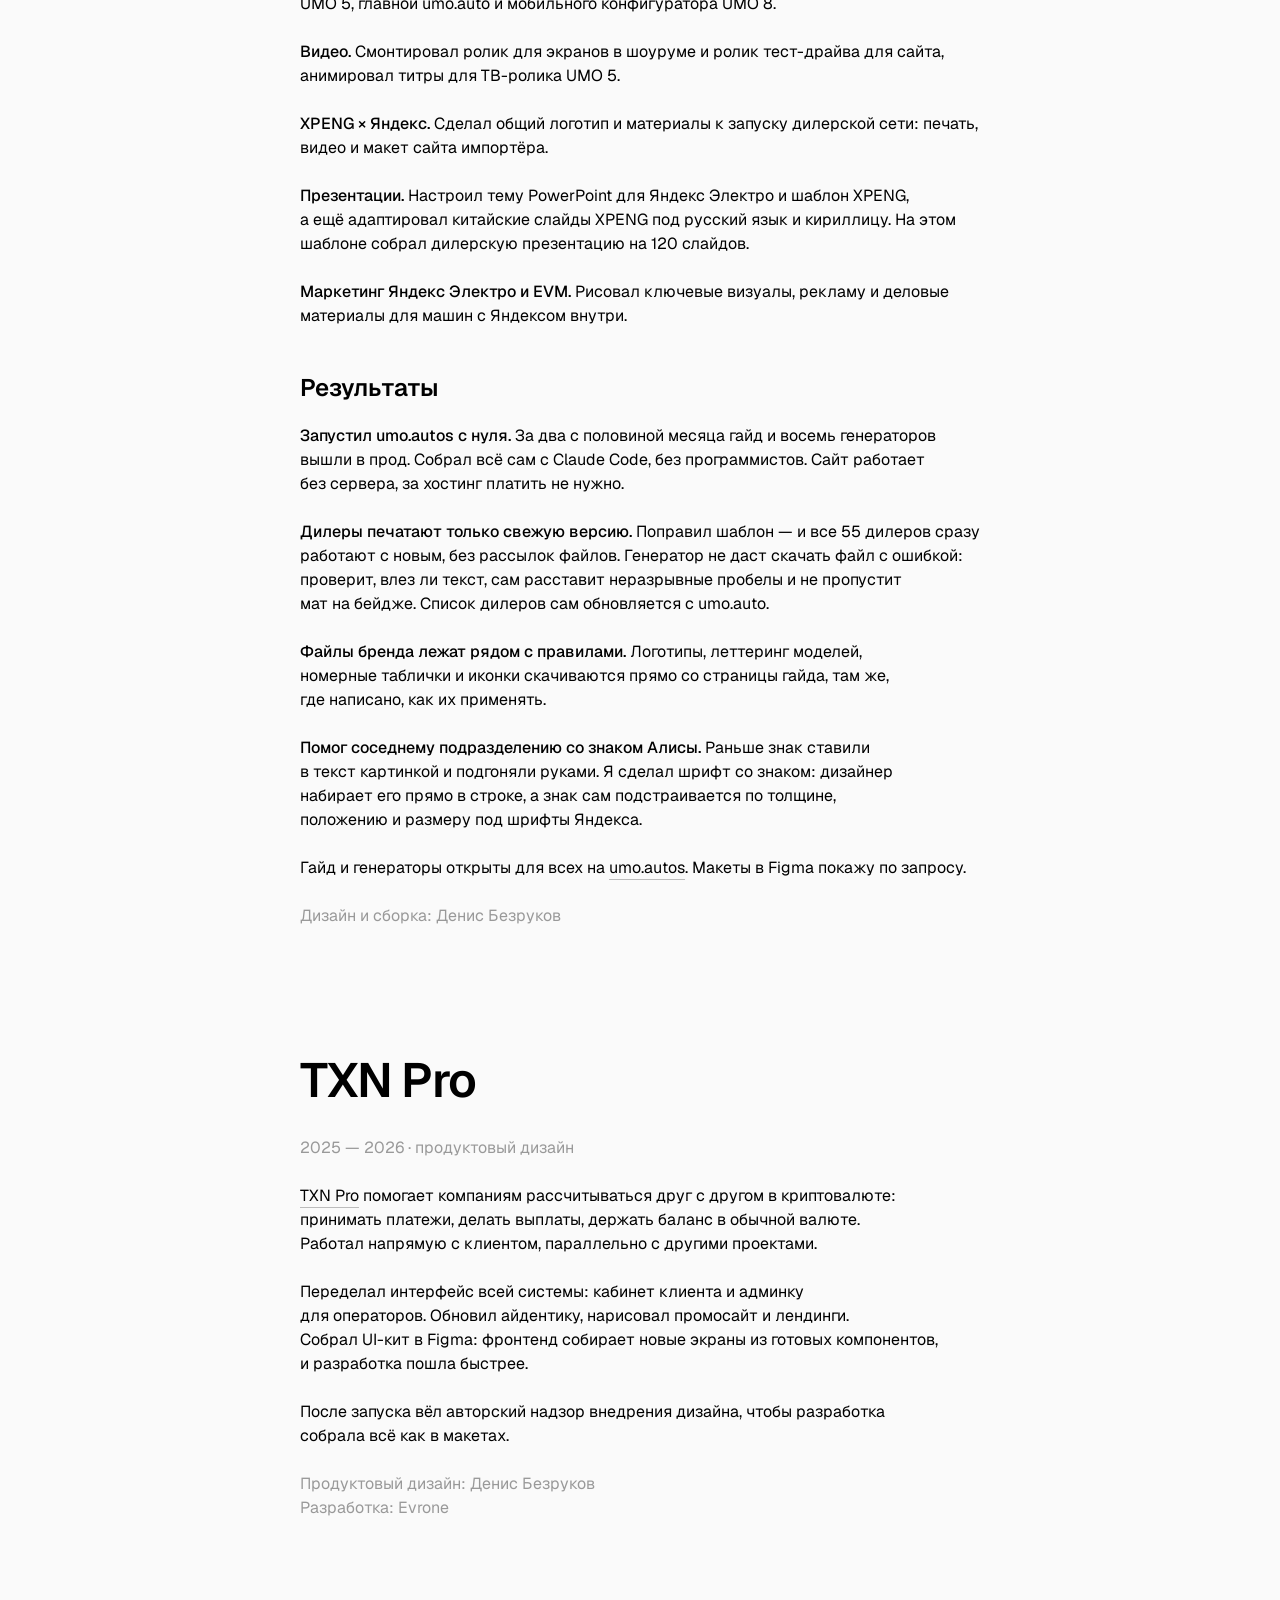
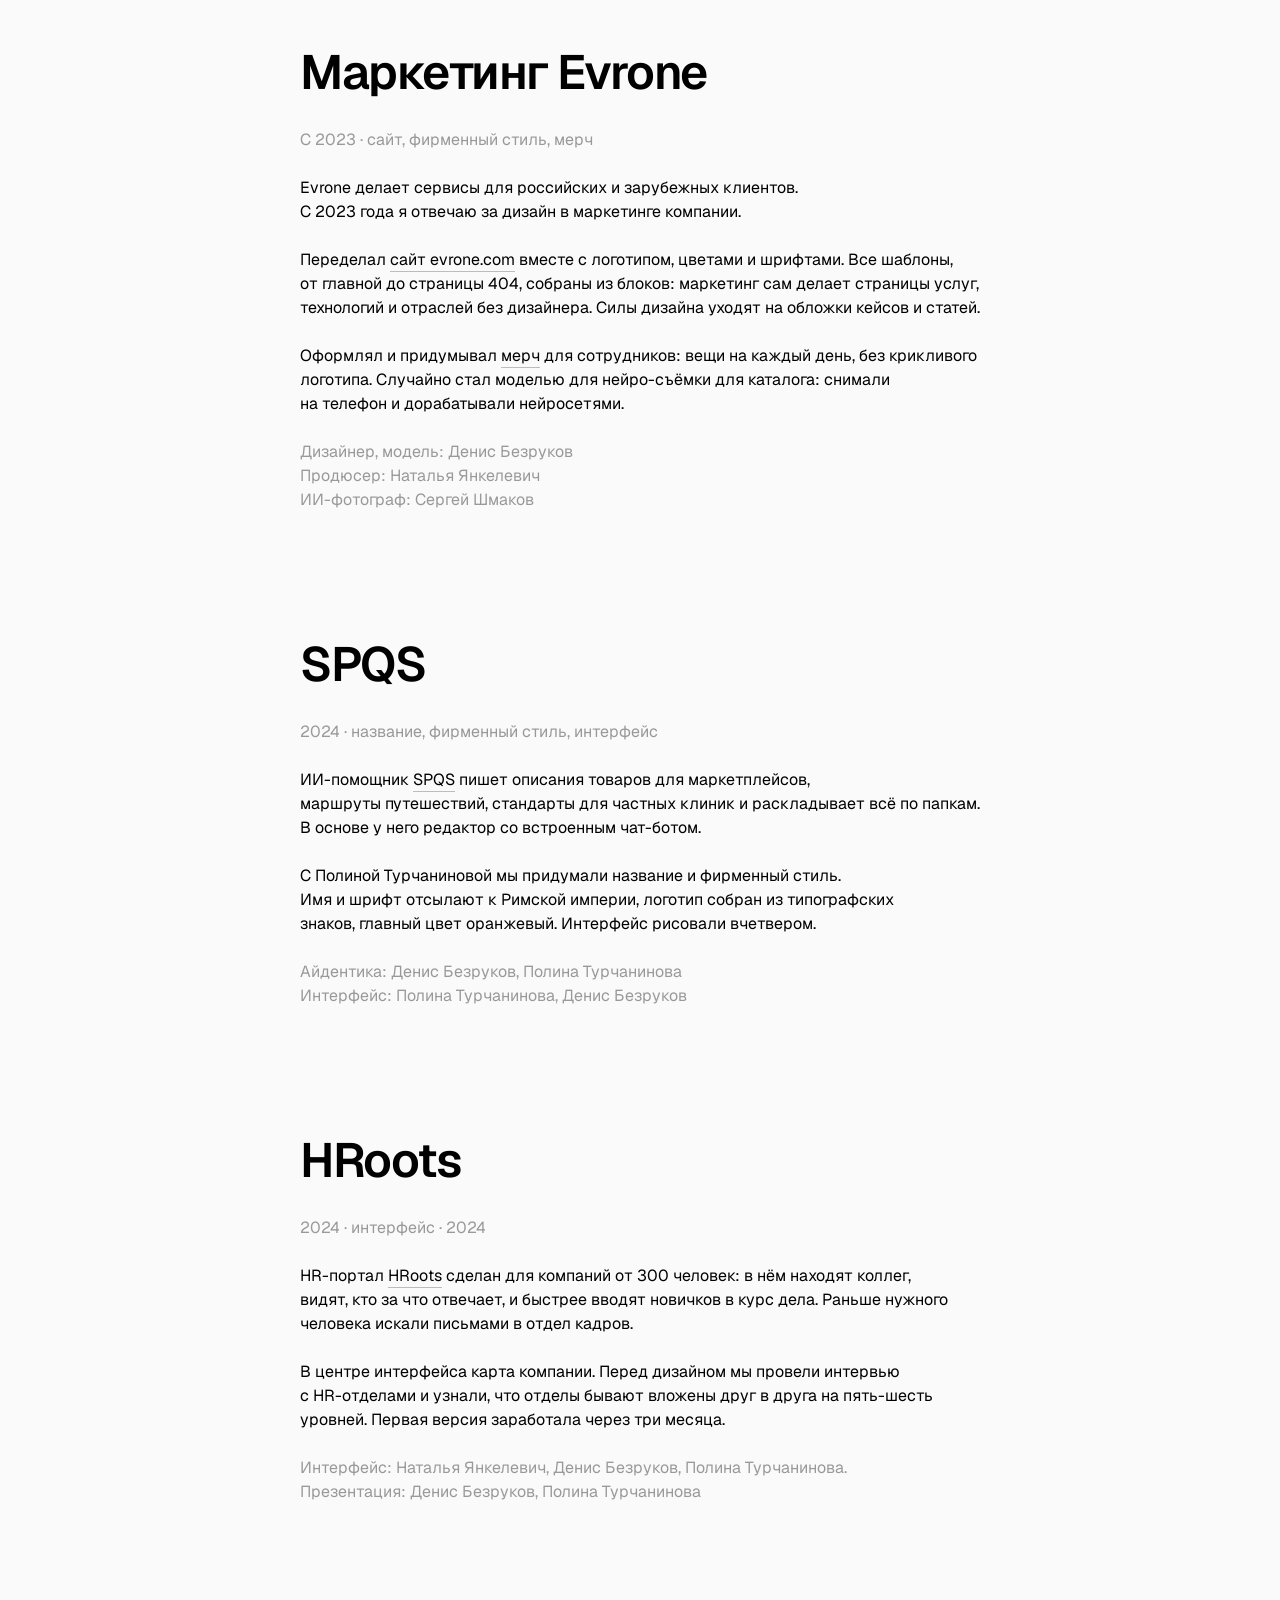
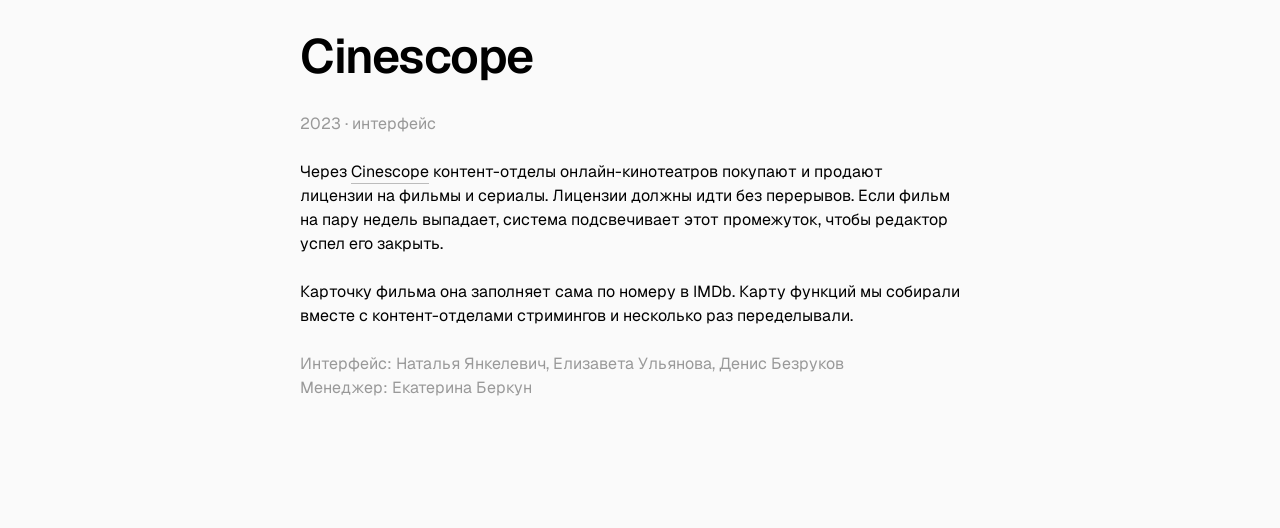
==== commit bd9009f0: "Pages as edited: texts, footer, hidden projects, drafts of the full cases; Telegram links to Telegra" ====
--- a/cases/index.html
+++ b/cases/index.html
@@ -12,12 +12,12 @@
 <main class="inner">
   <header>
     <p class="meta crumbs"><a href="../">Денис Безруков</a> · Проекты</p>
-    <div class="space space-150"></div>
+    <div class="space space-200"></div>
   </header>
 
   <article id="umo">
     <h1>Яндекс Электро и UMO</h1>
-    <div class="space space-200"></div>
+    <div class="space space-100"></div>
     <p class="meta">Яндекс Электро · бренд, дилерские центры, сайт · 2026</p>
     <div class="space space-300"></div>
     <h3>Роль</h3>
@@ -69,6 +69,96 @@
     <p class="meta">Дизайн и сборка: Денис Безруков</p>
   </article>
 
+  <article id="txn">
+    <h1>TXN Pro</h1>
+    <div class="space space-200"></div>
+    <p class="meta">2025 — 2026 · продуктовый дизайн</p>
+    <div class="space space-150"></div>
+    <p><a href="https://txn.pro">TXN Pro</a> помогает компаниям рассчитываться друг с другом в криптовалюте: принимать платежи, делать выплаты, держать баланс в обычной валюте. Работал напрямую с клиентом, параллельно с другими проектами.</p>
+    <div class="space space-150"></div>
+    <p>Переделал интерфейс всей системы: кабинет клиента и админку для операторов. Обновил айдентику, нарисовал промосайт и лендинги. Собрал UI-кит в Figma: фронтенд собирает новые экраны из готовых компонентов, и разработка пошла быстрее.</p>
+    <div class="space space-150"></div>
+    <p>После запуска вёл авторский надзор внедрения дизайна, чтобы разработка собрала всё как в макетах.</p>
+    <div class="space space-150"></div>
+    <p class="meta">Продуктовый дизайн: Денис Безруков<br>Разработка: Evrone</p>
+  </article>
+
+  <article id="evrone">
+    <h1>Маркетинг Evrone</h1>
+    <div class="space space-200"></div>
+    <p class="meta">С 2023 · сайт, фирменный стиль, мерч</p>
+    <div class="space space-150"></div>
+    <p class="balance">Evrone делает сервисы для российских и зарубежных клиентов. С 2023 года я отвечаю за дизайн в маркетинге компании.</p>
+    <div class="space space-150"></div>
+    <p>Переделал <a href="https://www.behance.net/gallery/236263937/Evrone-Website">сайт evrone.com</a> вместе с логотипом, цветами и шрифтами. Все шаблоны, от главной до страницы 404, собраны из блоков: маркетинг сам делает страницы услуг, технологий и отраслей без дизайнера. Силы дизайна уходят на обложки кейсов и статей.</p>
+    <div class="space space-150"></div>
+    <p>Оформлял и придумывал <a href="https://www.behance.net/gallery/244030177/Evrone-Merch">мерч</a> для сотрудников: вещи на каждый день, без крикливого логотипа. Случайно стал моделью для нейро-съёмки для каталога: снимали на телефон и дорабатывали нейросетями.</p>
+    <div class="space space-150"></div>
+    <p class="meta">Дизайнер, модель: Денис Безруков<br>Продюсер: Наталья Янкелевич<br>ИИ-фотограф: Сергей Шмаков</p>
+  </article>
+
+  <article id="composter" hidden>
+    <h1>Composter</h1>
+    <div class="space space-200"></div>
+    <p class="meta">2026 · Evrone · интерфейс и сборка</p>
+    <div class="space space-150"></div>
+    <p class="balance">В <a href="https://den-is-bezrukov.github.io/composter/">Composter</a> собирают посты для Instagram Evrone: вставляешь заголовок и картинку и скачиваешь пост 1080×1440 без Figma и дизайнера.</p>
+    <div class="space space-150"></div>
+    <p>Шрифт и размер заголовка подбирать не нужно. Конструктор предупредит, если заголовок не влезает или картинка выйдет мыльной. В помощи лежит промпт стиля: по нему ChatGPT рисует иллюстрации в духе Evrone.</p>
+    <div class="space space-150"></div>
+    <p>Нарисовал и собрал с Claude Code за пять дней. Весь конструктор умещается в один HTML-файл: ничего не надо устанавливать, картинки никуда не загружаются.</p>
+    <div class="space space-150"></div>
+    <p class="meta">Дизайн и сборка: Денис Безруков</p>
+  </article>
+
+  <article id="spqs">
+    <h1>SPQS</h1>
+    <div class="space space-200"></div>
+    <p class="meta">2024 · название, фирменный стиль, интерфейс</p>
+    <div class="space space-150"></div>
+    <p>ИИ-помощник <a href="https://www.behance.net/gallery/200764473/SPQS-Text-Tool-Identity-Product-Design">SPQS</a> пишет описания товаров для маркетплейсов, маршруты путешествий, стандарты для частных клиник и раскладывает всё по папкам. В основе у него редактор со встроенным чат-ботом.</p>
+    <div class="space space-150"></div>
+    <p class="balance">С Полиной Турчаниновой мы придумали название и фирменный стиль. Имя и шрифт отсылают к Римской империи, логотип собран из типографских знаков, главный цвет оранжевый. Интерфейс рисовали вчетвером.</p>
+    <div class="space space-150"></div>
+    <p class="meta">Айдентика: Денис Безруков, Полина Турчанинова<br>Интерфейс: Полина Турчанинова, Денис Безруков</p>
+  </article>
+
+  <article id="hroots">
+    <h1>HRoots</h1>
+    <div class="space space-200"></div>
+    <p class="meta">2024 · интерфейс · 2024</p>
+    <div class="space space-150"></div>
+    <p>HR-портал <a href="https://www.behance.net/gallery/178653875/HROOTS-ERP-System-UIUX-andWebDesign">HRoots</a> сделан для компаний от 300 человек: в нём находят коллег, видят, кто за что отвечает, и быстрее вводят новичков в курс дела. Раньше нужного человека искали письмами в отдел кадров.</p>
+    <div class="space space-150"></div>
+    <p>В центре интерфейса карта компании. Перед дизайном мы провели интервью с HR-отделами и узнали, что отделы бывают вложены друг в друга на пять-шесть уровней. Первая версия заработала через три месяца.</p>
+    <div class="space space-150"></div>
+    <p class="meta">Интерфейс: Наталья Янкелевич, Денис Безруков, Полина Турчанинова.<br>Презентация: Денис Безруков, Полина Турчанинова</p>
+  </article>
+
+  <article id="cinescope">
+    <h1>Cinescope</h1>
+    <div class="space space-200"></div>
+    <p class="meta">2023 · интерфейс</p>
+    <div class="space space-150"></div>
+    <p>Через <a href="https://www.behance.net/gallery/181803423/Cinescope-CMS-UIUX">Cinescope</a> контент-отделы онлайн-кинотеатров покупают и продают лицензии на фильмы и сериалы. Лицензии должны идти без перерывов. Если фильм на пару недель выпадает, система подсвечивает этот промежуток, чтобы редактор успел его закрыть.</p>
+    <div class="space space-150"></div>
+    <p>Карточку фильма она заполняет сама по номеру в IMDb. Карту функций мы собирали вместе с контент-отделами стримингов и несколько раз переделывали.</p>
+    <div class="space space-150"></div>
+    <p class="meta">Интерфейс: Наталья Янкелевич, Елизавета Ульянова, Денис Безруков<br>Менеджер: Екатерина Беркун</p>
+  </article>
+
+  <article id="pirelli" hidden>
+    <h1>Pirelli</h1>
+    <div class="space space-200"></div>
+    <p class="meta">Evrone · интерфейс · 2020</p>
+    <div class="space space-150"></div>
+    <p>У Pirelli 24 завода в 13 странах. На заводе, для которого мы делали <a href="https://www.behance.net/gallery/204429703/Pirelli-Analysis-System">систему аналитики</a>, сотни станков и миллионы операций в день. Готовые системы не подошли, и завод заказал свою: отчёты об эффективности оборудования, контроль этапов производства, учёт простоев.</p>
+    <div class="space space-150"></div>
+    <p>Раздел простоев выводят на большие экраны прямо в цехе. Операторы видят, какие станки стоят и почему, и меняют работу на ходу.</p>
+    <div class="space space-150"></div>
+    <p class="meta">Интерфейс: Наталья Янкелевич, Дмитрий Гренев, Денис Безруков. Менеджеры: Екатерина Беркун, Антон Комаров.<br>Презентация: Денис Безруков</p>
+  </article>
+
 </main>
 
 <script src="../typograf.min.js"></script>
--- a/style.css
+++ b/style.css
@@ -20,9 +20,9 @@
   --space-500: 5rem;
   --space-600: 6rem;
   --space-800: 8rem;
-  --bg: #ffffff;
+  --bg: #fafafa;
   --text: #000000;
-  /* Two colours only: black text (90% white in the dark theme) on white (#fafafa, LoveFrom's, in edit mode), and a grey, #999999, the text colour at 65% in the dark theme. */
+  /* Two colours only: black text (90% white in the dark theme) on a ground of #fafafa, LoveFrom's, and a grey, #999999, the text colour at 65% in the dark theme. */
   --muted: #999999;
 }
 /* The dark theme is off for now; to bring it back, take it out of this comment.
@@ -46,8 +46,9 @@
   margin: 0 auto;
   padding: var(--space-800) var(--space-200);
 }
-/* Three heading steps, one size per tag on both pages: H1 the name, H2 a project's title, H3 a section of a full case. Headings are set solid and tracked in by 3%; bold in the text has their weight. */
-h1, h2, h3 { font-weight: 600; line-height: 1; letter-spacing: -0.03em; }
+/* Three heading steps, one size per tag on both pages: H1 the name, H2 a project's title, H3 a section of a full case. Headings are set solid, H1 alone tracked in by 3%; bold in the text is a step lighter, at 500. */
+h1, h2, h3 { font-weight: 600; line-height: 1; }
+h1 { letter-spacing: -0.03em; }
 h1, h2, h3, p, ul { margin: 0; }
 h1 { font-size: 3rem; }
 h2 { font-size: 2rem; }
@@ -60,7 +61,9 @@
 ul { padding-left: var(--space-150); }
 li { text-wrap: pretty; }
 li + li { margin-top: var(--space-050); }
-/* Space: the gap between two blocks, 100 to 600 of the spacing scale; 150 is the usual one between paragraphs. */
+/* Space: the gap between two blocks, 0 to 600 of the spacing scale; 150 is the usual one between paragraphs. */
+.space-000 { height: 0; }
+.space-050 { height: var(--space-050); }
 .space-100 { height: var(--space-100); }
 .space-150 { height: var(--space-150); }
 .space-200 { height: var(--space-200); }
@@ -70,7 +73,7 @@
 .space-600 { height: var(--space-600); }
 /* A block switched to Wrap: B in edit mode gets lines of nearly equal length. */
 .balance { text-wrap: balance; }
-strong { font-weight: 600; }
+strong { font-weight: 500; }
 a {
   color: inherit;
   text-decoration: underline;
@@ -80,7 +83,7 @@
   text-underline-offset: 30%;
 }
 /* Link rows, breadcrumbs and a linked title read as navigation: no underline until hover. Links in the text keep it. */
-.list a, .crumbs a, h2 a { text-decoration-color: transparent; }
+.list a, .crumbs a, h2 a, footer a { text-decoration-color: transparent; }
 /* On hover the underline darkens to 50% of the link colour, still lighter than the letters. */
 a:hover { text-decoration-color: color-mix(in srgb, currentColor 50%, transparent); }
 .nw { white-space: nowrap; }
@@ -91,13 +94,53 @@
 .list .row { display: block; text-wrap: balance; margin-left: -0.9em; clip-path: inset(-1em -1em -1em 0.9em); }
 .list .row > span { white-space: nowrap; }
 .list .row > span::before { content: "·"; display: inline-block; width: 0.9em; text-align: center; }
-article { margin-top: var(--space-800); scroll-margin-top: var(--space-800); }
+/* Projects stand one gap apart, the same all down a page: 800 unless the page's main says otherwise (gap-300 … gap-600,
+   set in edit mode). On phones the gap is a quarter less. */
+main { --case-gap: var(--space-800); }
+main.gap-300 { --case-gap: var(--space-300); }
+main.gap-400 { --case-gap: var(--space-400); }
+main.gap-500 { --case-gap: var(--space-500); }
+main.gap-600 { --case-gap: var(--space-600); }
+article { margin-top: var(--case-gap); scroll-margin-top: var(--case-gap); }
 .inner header + article { margin-top: var(--space-300); }
+/* The page ends on a link to all the projects, as far below the last project as projects stand apart. */
+main > footer { margin-top: var(--case-gap); }
 @media (max-width: 480px) {
   main { padding: var(--space-400) var(--space-100); }
-  article { margin-top: var(--space-600); scroll-margin-top: var(--space-600); }
+  article { margin-top: calc(var(--case-gap) * 0.75); scroll-margin-top: calc(var(--case-gap) * 0.75); }
+  main > footer { margin-top: calc(var(--case-gap) * 0.75); }
   h1 { font-size: 2rem; }
   h2 { font-size: 1.5rem; }
   h3 { font-size: 1.25rem; }
   p.lead { font-size: 1.25rem; line-height: 1.4; }
 }
+/* Print (and the PDF made from it by _edit/pdf.py), made to be sent and printed: A4 with margins, on white, the column
+   across the page. The base goes down to 13px (about 10pt, as in a resume), and every size and gap, all in rem, follows
+   it, every space at half its height; projects stand 300 apart and follow one another down the pages. A paragraph is never cut, and a title stays with
+   its grey line and the first paragraph, so no page ends on a title. */
+@page { size: A4; margin: 16mm; }
+@media print {
+  :root { --bg: #ffffff; }
+  html { font-size: 13px; }
+  main { max-width: none; padding: 0; }
+  article { margin-top: var(--space-300); }
+  /* Every space at half its height: a page holds more and reads denser, as print does. */
+  .space-050 { height: 0.25rem; }
+  .space-100 { height: 0.5rem; }
+  .space-150 { height: 0.75rem; }
+  .space-200 { height: 1rem; }
+  .space-300 { height: 1.5rem; }
+  .space-400 { height: 2rem; }
+  .space-500 { height: 2.5rem; }
+  .space-600 { height: 3rem; }
+  /* On paper the project list under the summary and the link to this very PDF lead nowhere: they go. The projects
+     start a step further from the summary than from one another. */
+  .about .space, .about .list, .list .row > span:has(a[href$=".pdf"]), main > footer { display: none; }
+  .about + article { margin-top: var(--space-400); }
+  /* A row of links runs on one line on paper: the page is wide enough, so its hand-set breaks are dropped. */
+  .list .row br { display: none; }
+  p, ul, h1, h2, h3 { break-inside: avoid; }
+  /* A title carries an unseen tail as tall as its grey line and a few lines of text: with less room than that left, the
+     title goes over to the next page. */
+  h2::after, h3::after { content: ""; display: block; height: var(--space-800); margin-bottom: calc(-1 * var(--space-800)); }
+}
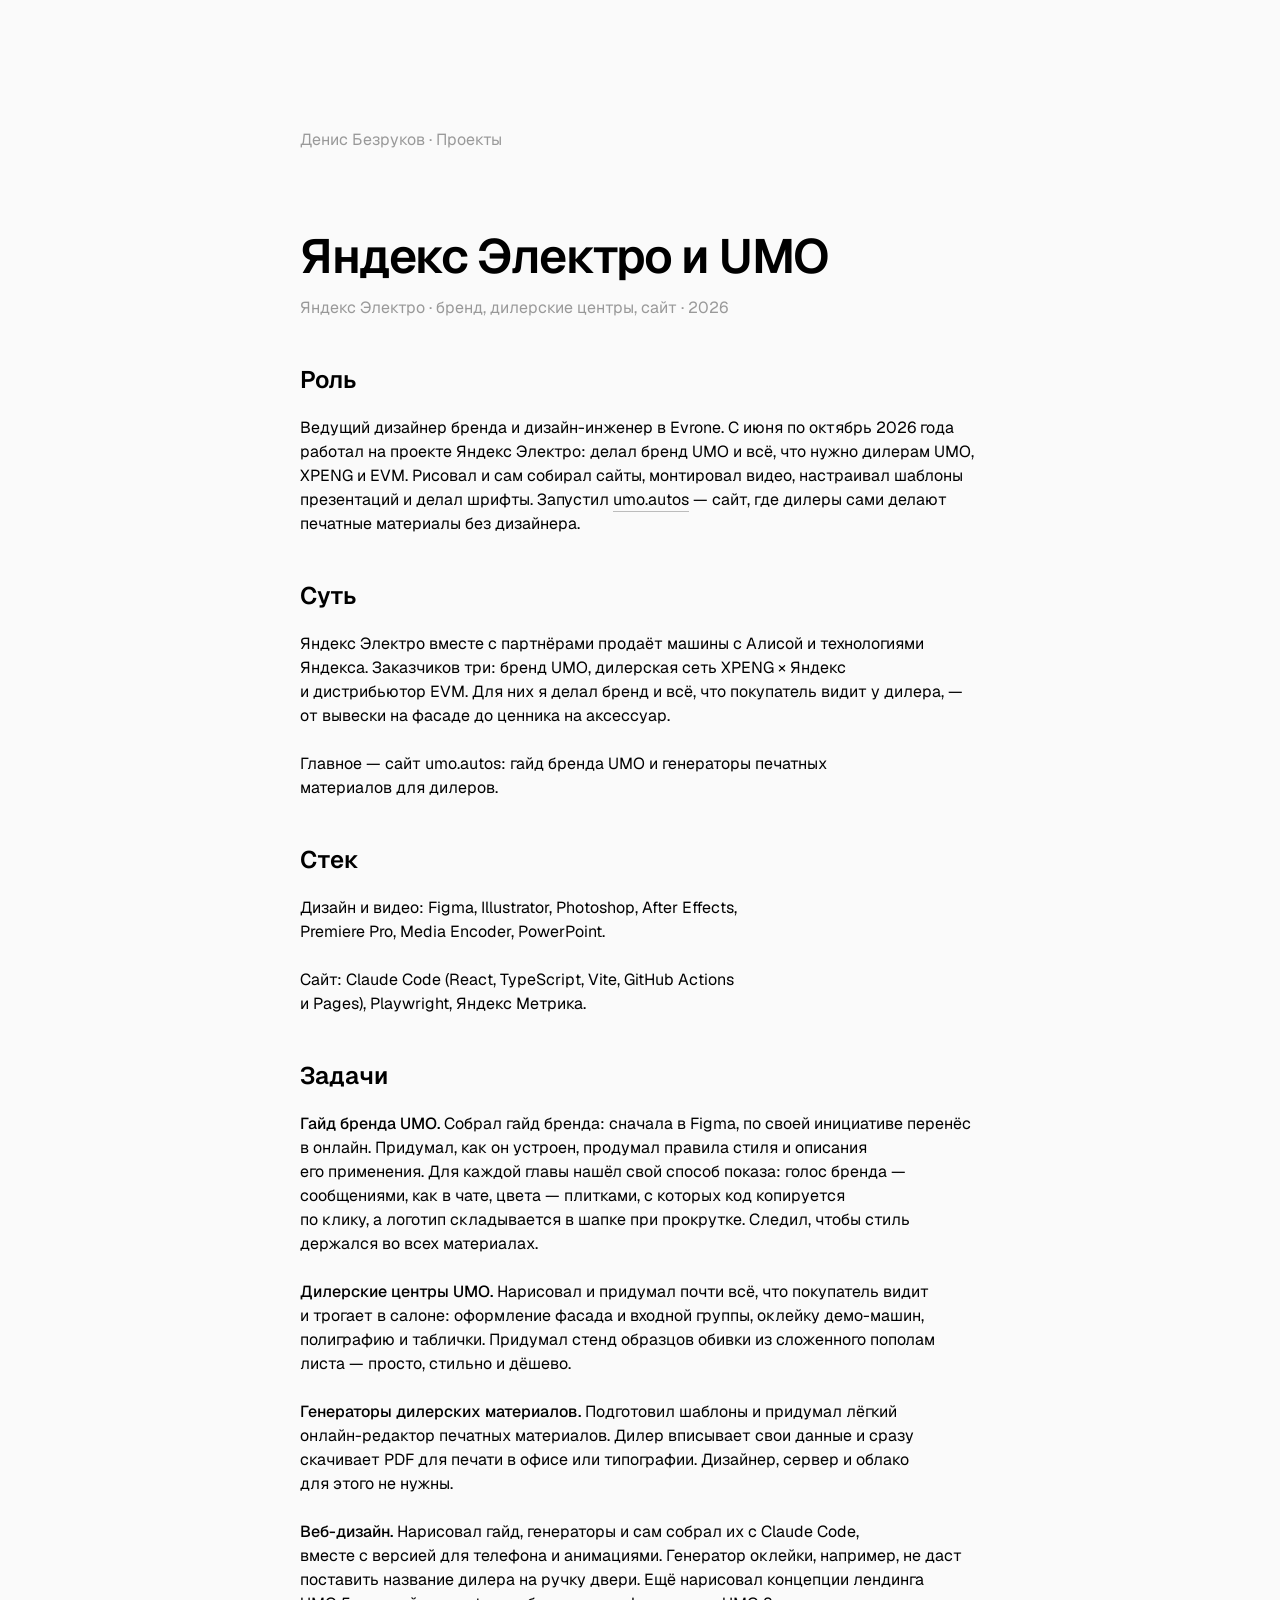
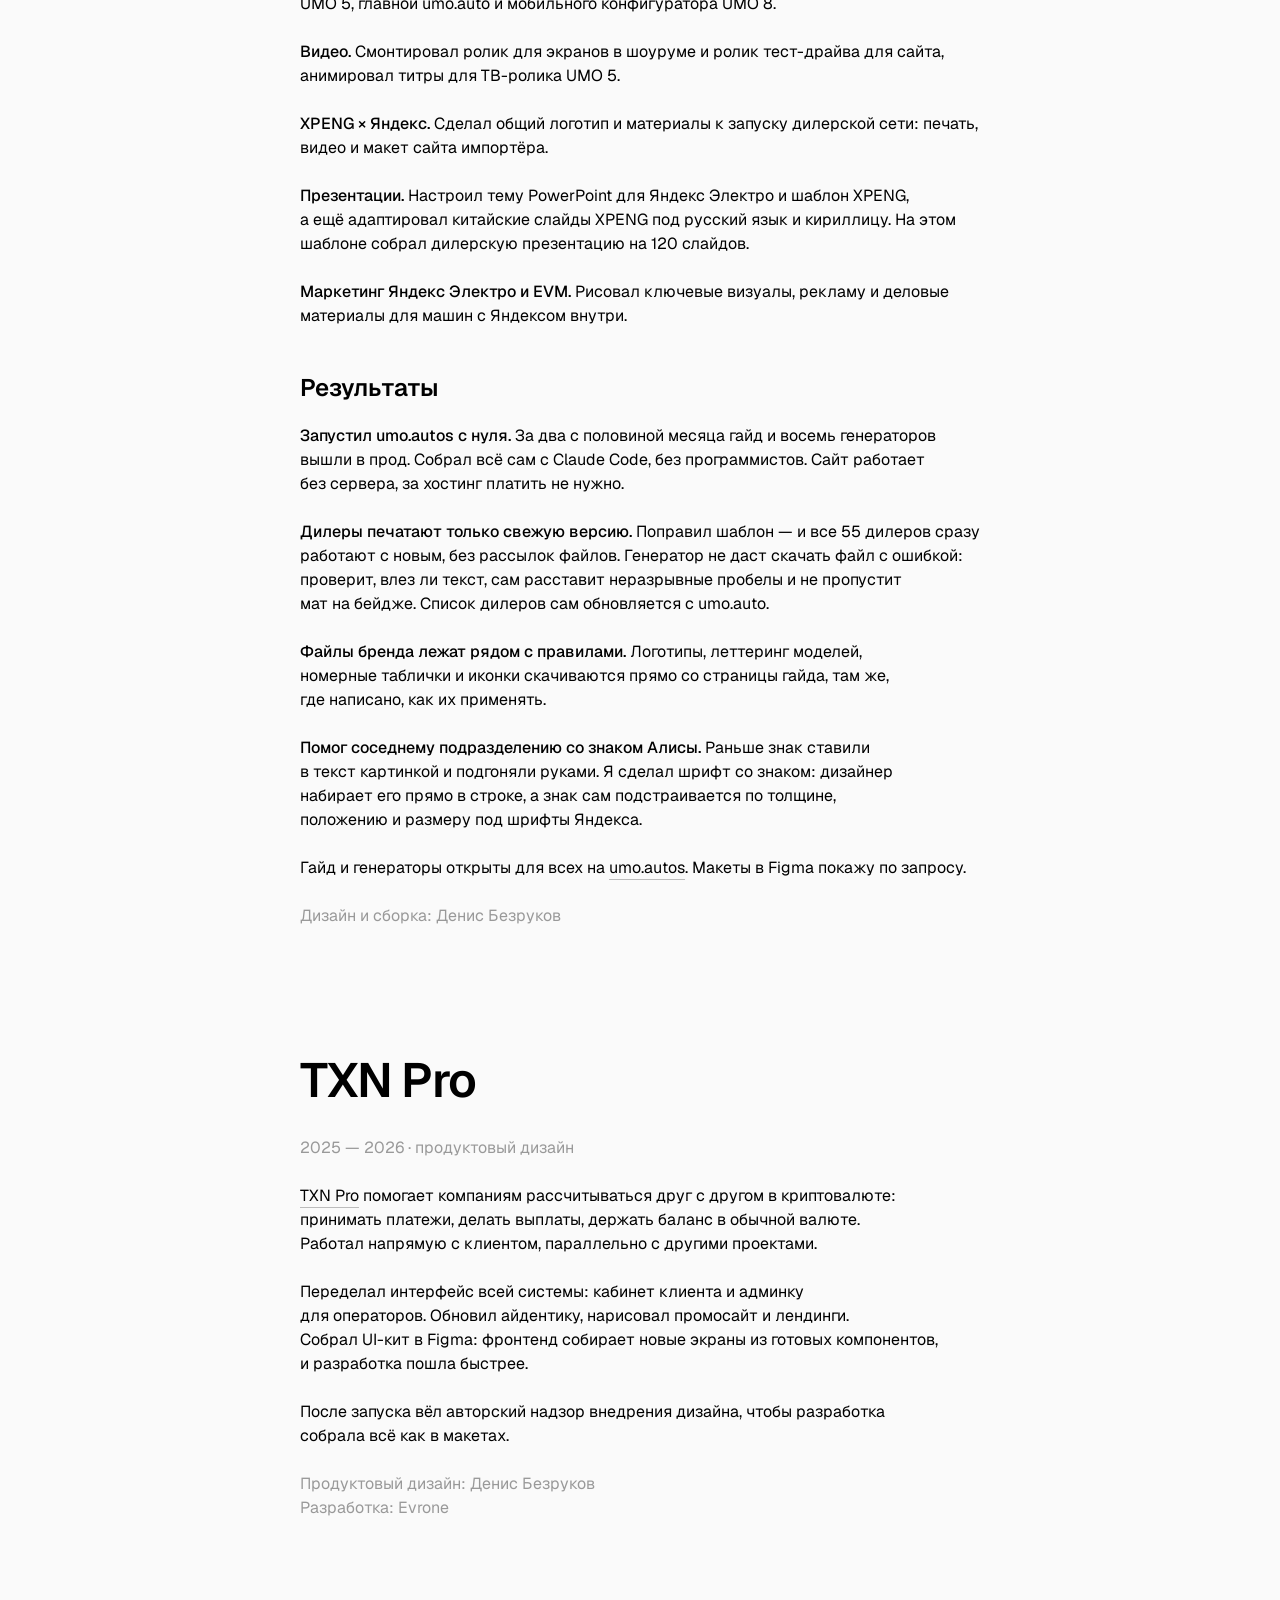
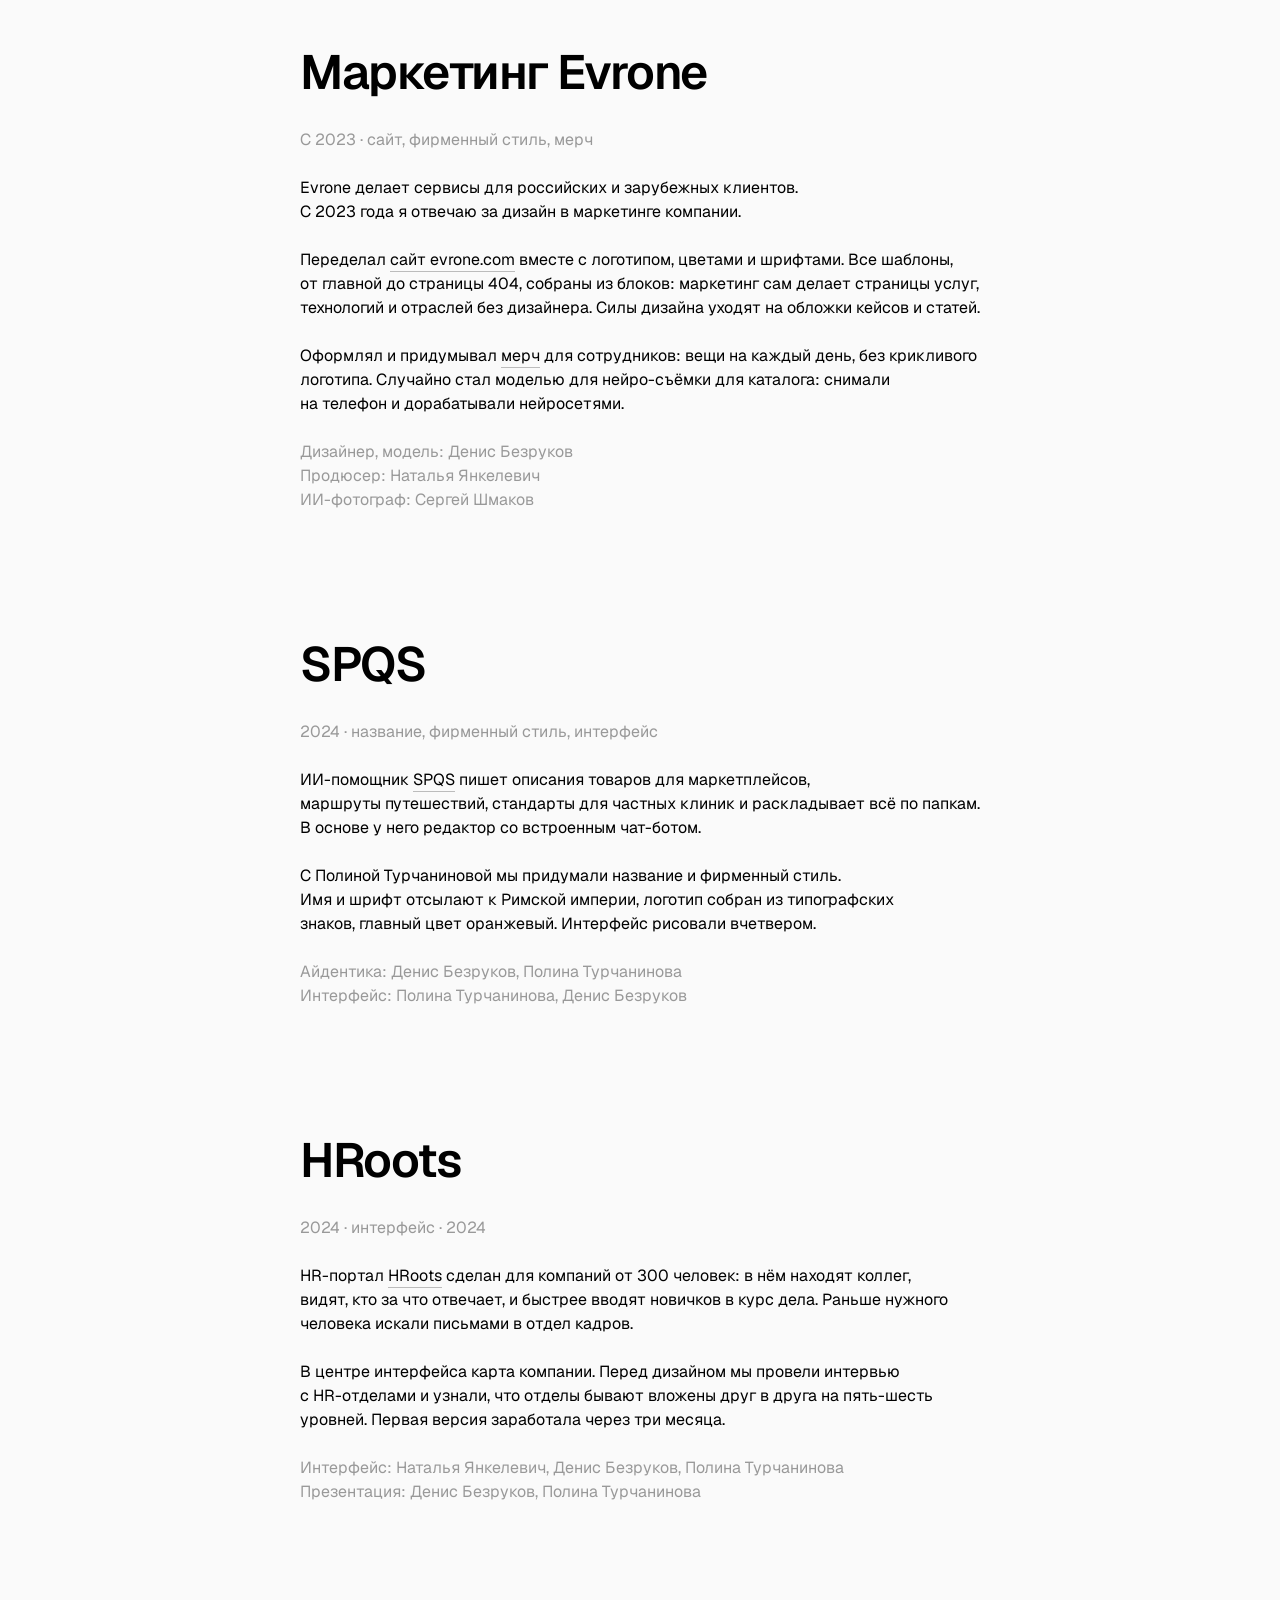
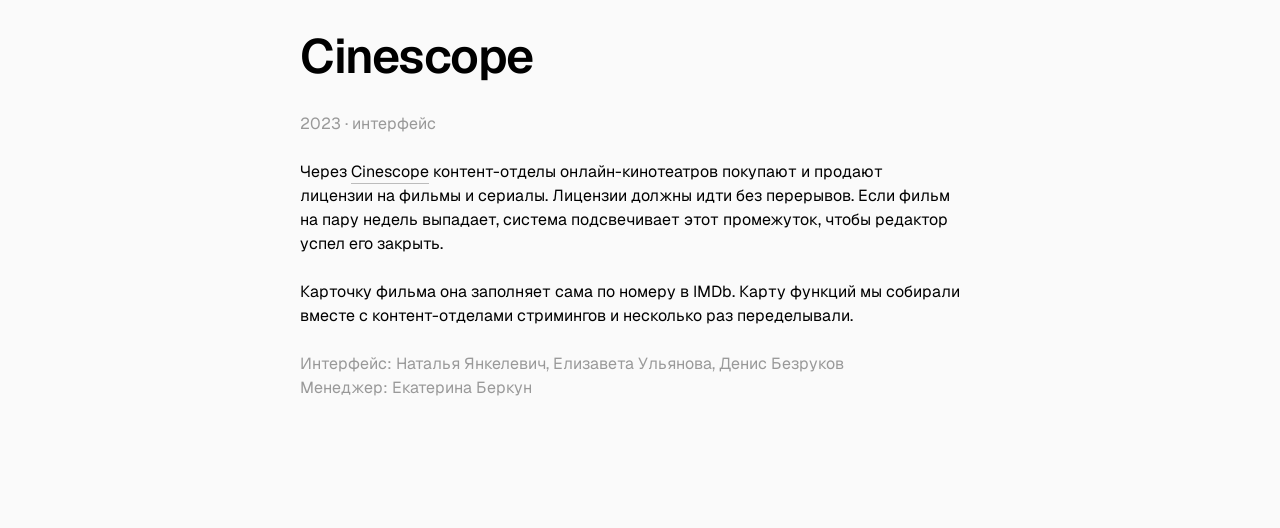
==== commit 4d254ce6: "No comma before «и» in the awards; no period after the HRoots interface credits; PDF made again Co-A" ====
--- a/cases/index.html
+++ b/cases/index.html
@@ -132,7 +132,7 @@
     <div class="space space-150"></div>
     <p>В центре интерфейса карта компании. Перед дизайном мы провели интервью с HR-отделами и узнали, что отделы бывают вложены друг в друга на пять-шесть уровней. Первая версия заработала через три месяца.</p>
     <div class="space space-150"></div>
-    <p class="meta">Интерфейс: Наталья Янкелевич, Денис Безруков, Полина Турчанинова.<br>Презентация: Денис Безруков, Полина Турчанинова</p>
+    <p class="meta">Интерфейс: Наталья Янкелевич, Денис Безруков, Полина Турчанинова<br>Презентация: Денис Безруков, Полина Турчанинова</p>
   </article>
 
   <article id="cinescope">
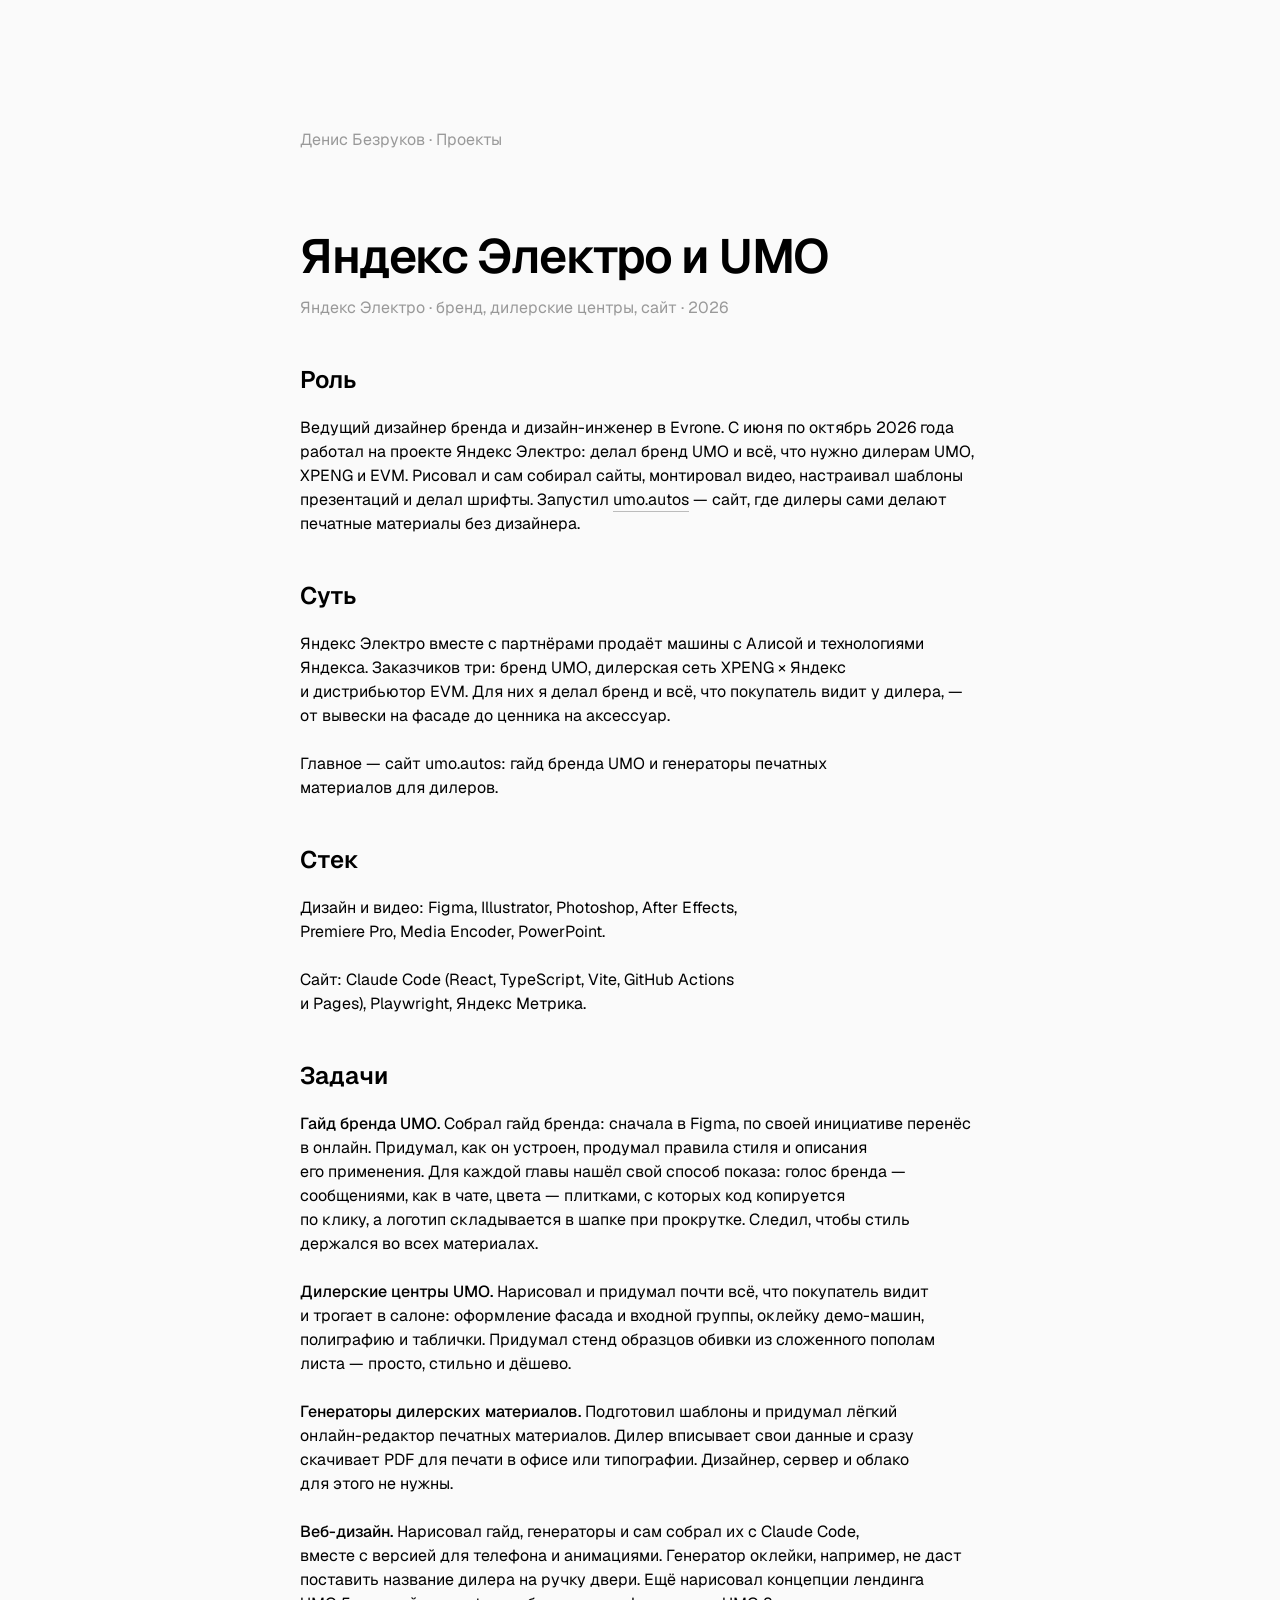
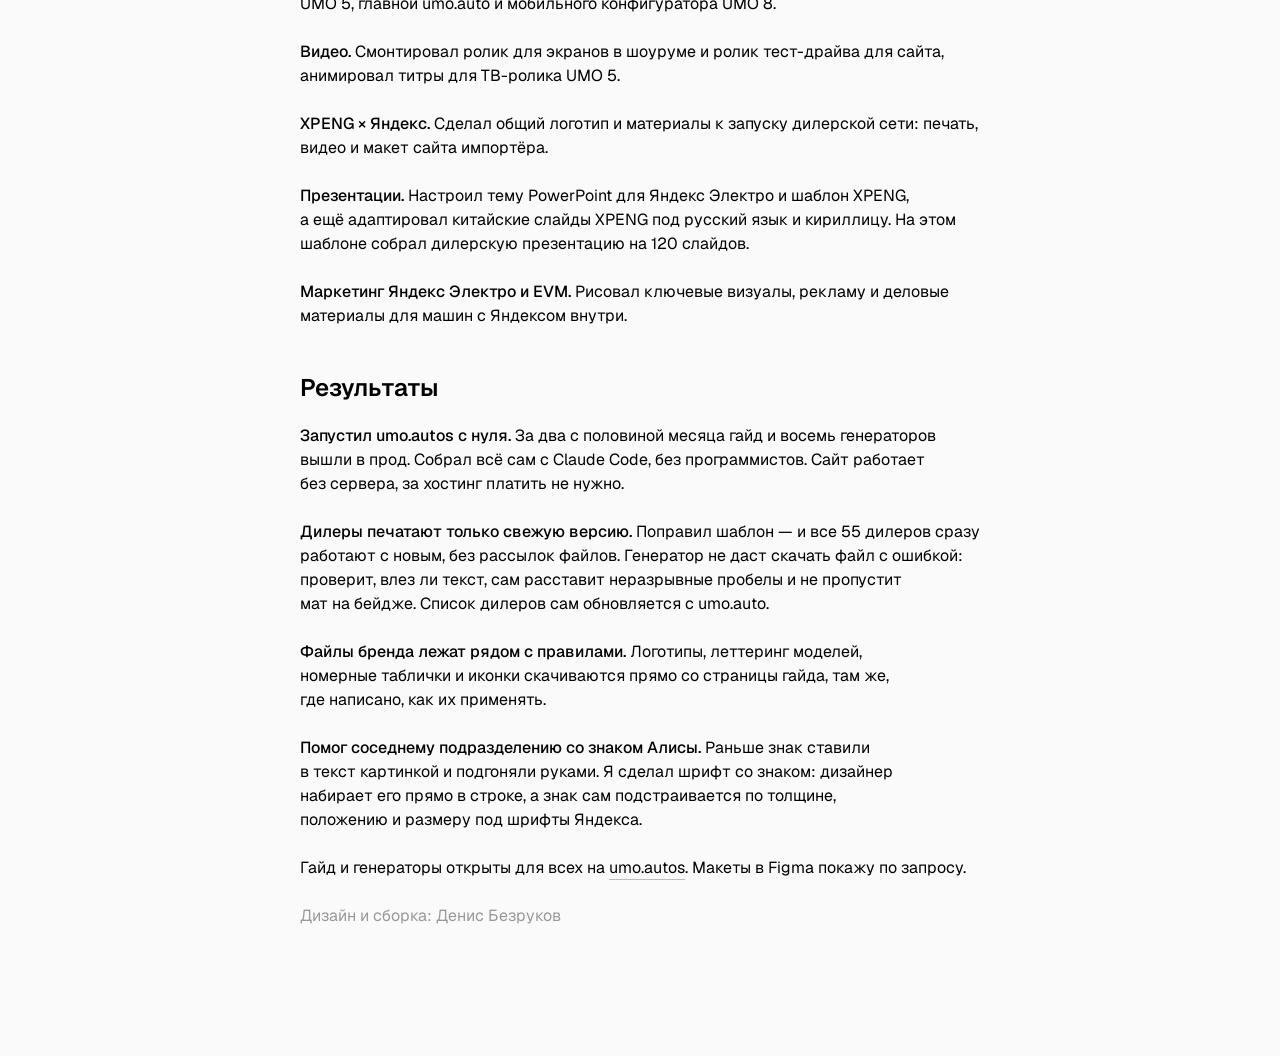
==== commit 9af2a3ba: "Links to the full texts set by the editor itself: a title and its project-list line lead to cases wh" ====
--- a/cases/index.html
+++ b/cases/index.html
@@ -69,7 +69,7 @@
     <p class="meta">Дизайн и сборка: Денис Безруков</p>
   </article>
 
-  <article id="txn">
+  <article id="txn" hidden>
     <h1>TXN Pro</h1>
     <div class="space space-200"></div>
     <p class="meta">2025 — 2026 · продуктовый дизайн</p>
@@ -83,7 +83,7 @@
     <p class="meta">Продуктовый дизайн: Денис Безруков<br>Разработка: Evrone</p>
   </article>
 
-  <article id="evrone">
+  <article id="evrone" hidden>
     <h1>Маркетинг Evrone</h1>
     <div class="space space-200"></div>
     <p class="meta">С 2023 · сайт, фирменный стиль, мерч</p>
@@ -111,7 +111,7 @@
     <p class="meta">Дизайн и сборка: Денис Безруков</p>
   </article>
 
-  <article id="spqs">
+  <article id="spqs" hidden>
     <h1>SPQS</h1>
     <div class="space space-200"></div>
     <p class="meta">2024 · название, фирменный стиль, интерфейс</p>
@@ -123,7 +123,7 @@
     <p class="meta">Айдентика: Денис Безруков, Полина Турчанинова<br>Интерфейс: Полина Турчанинова, Денис Безруков</p>
   </article>
 
-  <article id="hroots">
+  <article id="hroots" hidden>
     <h1>HRoots</h1>
     <div class="space space-200"></div>
     <p class="meta">2024 · интерфейс · 2024</p>
@@ -135,7 +135,7 @@
     <p class="meta">Интерфейс: Наталья Янкелевич, Денис Безруков, Полина Турчанинова<br>Презентация: Денис Безруков, Полина Турчанинова</p>
   </article>
 
-  <article id="cinescope">
+  <article id="cinescope" hidden>
     <h1>Cinescope</h1>
     <div class="space space-200"></div>
     <p class="meta">2023 · интерфейс</p>
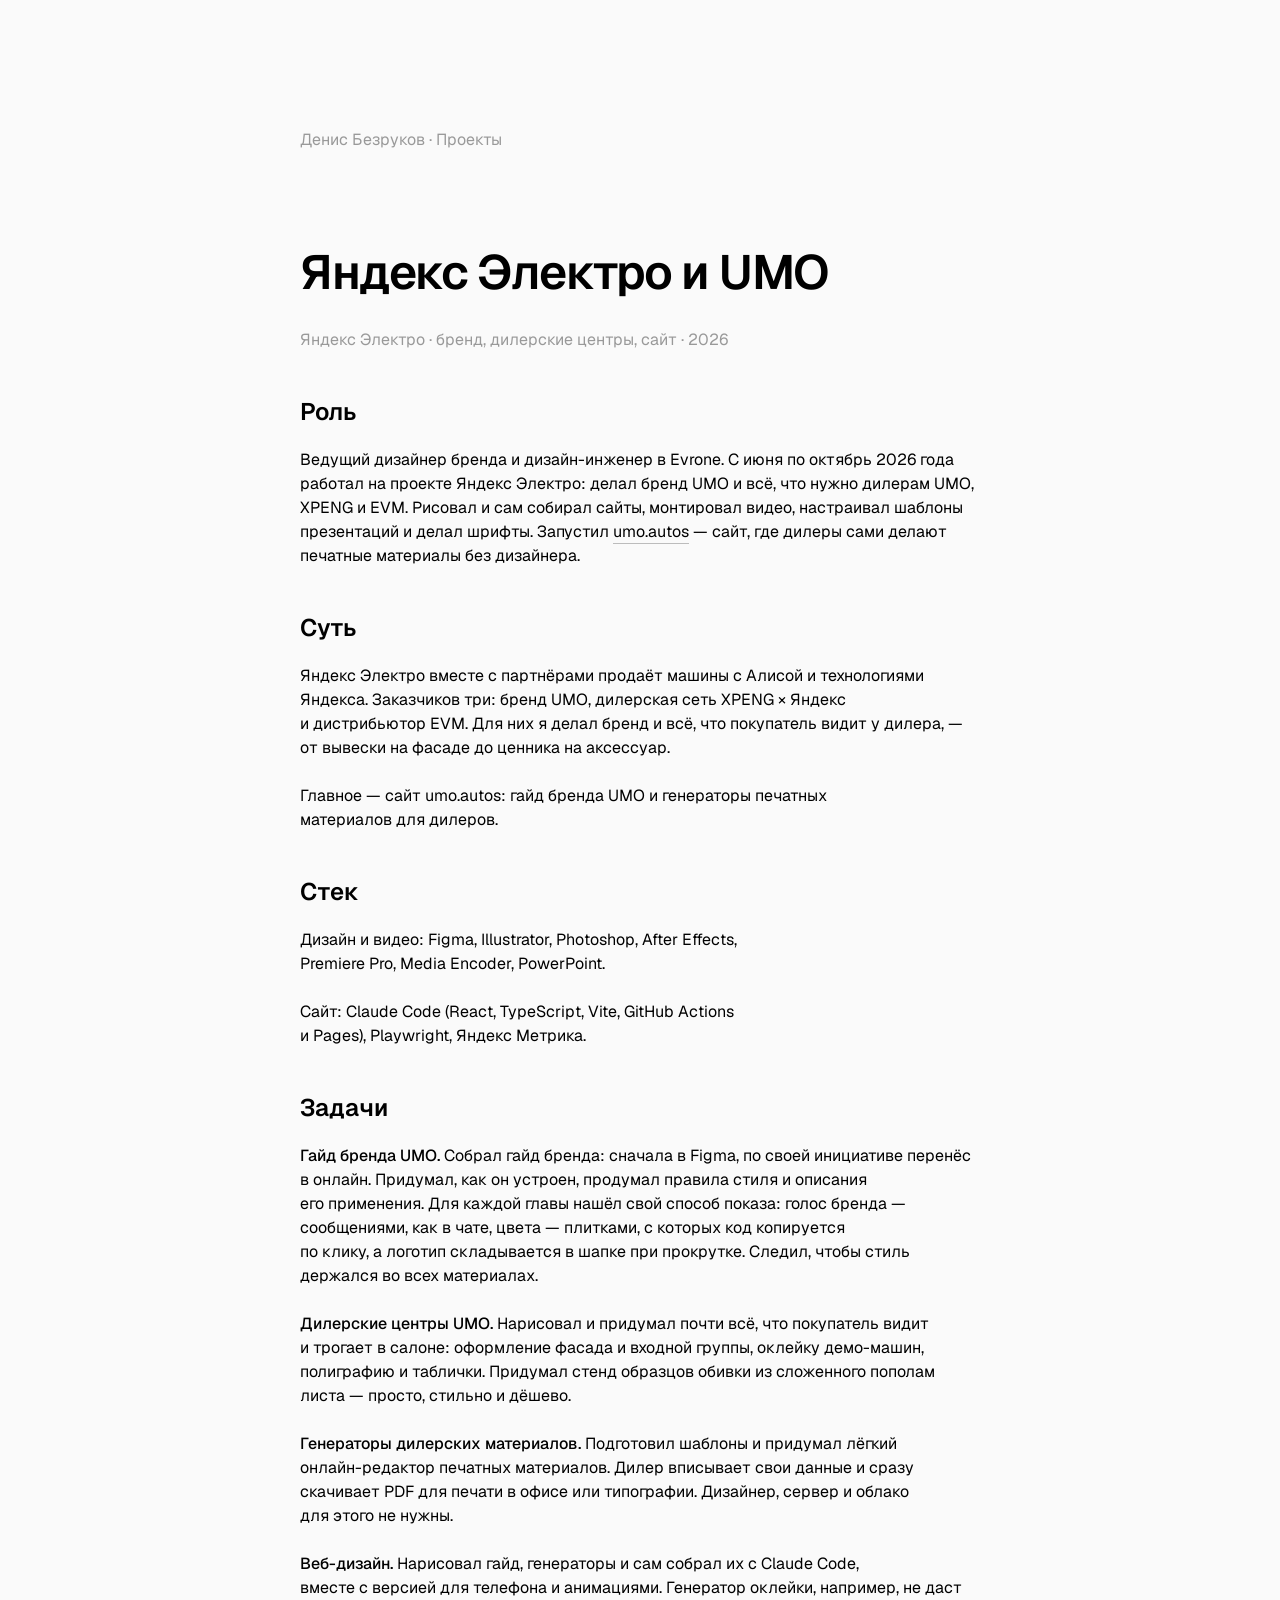
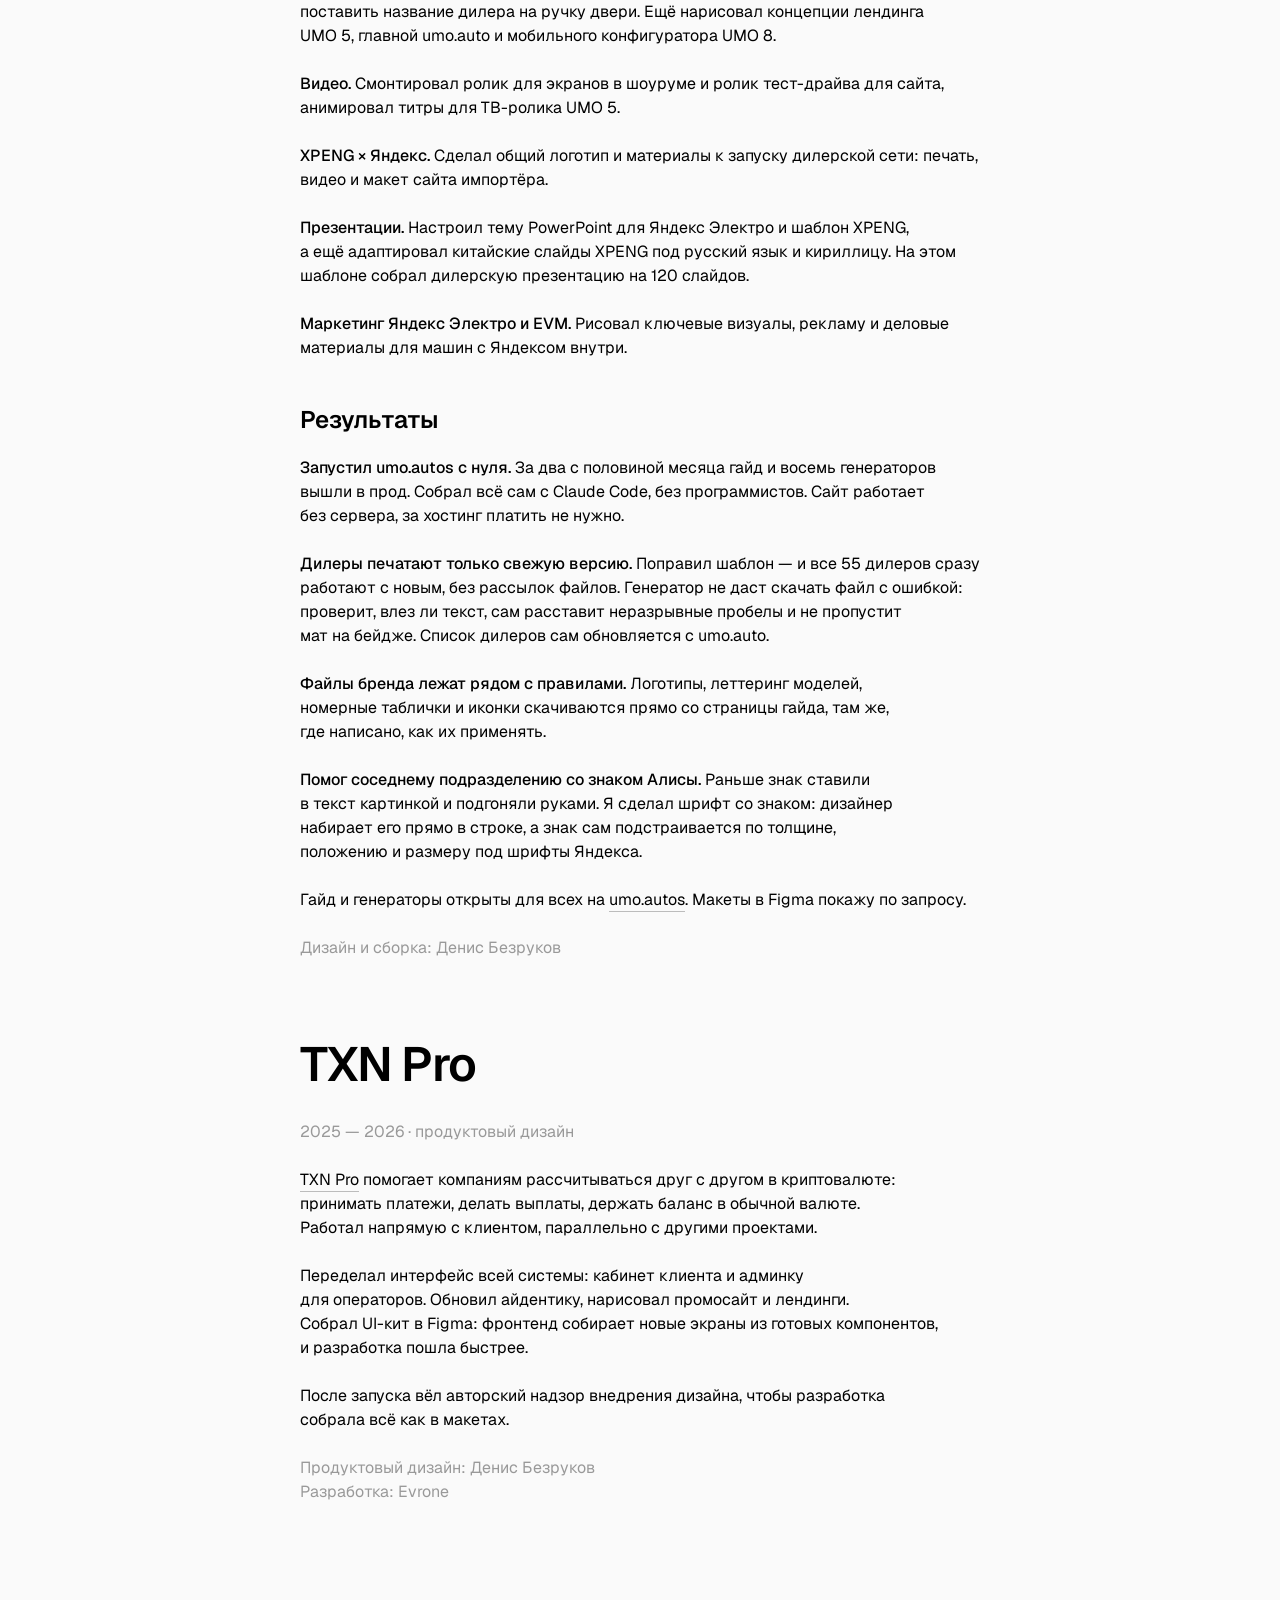
==== commit 1a83a85c: "Pages as edited: TXN's full text shown and linked from the home page, cases 80 apart, header spaces " ====
--- a/cases/index.html
+++ b/cases/index.html
@@ -9,15 +9,15 @@
 <link rel="stylesheet" href="../style.css">
 </head>
 <body>
-<main class="inner">
+<main class="inner gap-500">
   <header>
     <p class="meta crumbs"><a href="../">Денис Безруков</a> · Проекты</p>
-    <div class="space space-200"></div>
+    <div class="space space-300"></div>
   </header>
 
   <article id="umo">
     <h1>Яндекс Электро и UMO</h1>
-    <div class="space space-100"></div>
+    <div class="space space-200"></div>
     <p class="meta">Яндекс Электро · бренд, дилерские центры, сайт · 2026</p>
     <div class="space space-300"></div>
     <h3>Роль</h3>
@@ -69,7 +69,7 @@
     <p class="meta">Дизайн и сборка: Денис Безруков</p>
   </article>
 
-  <article id="txn" hidden>
+  <article id="txn">
     <h1>TXN Pro</h1>
     <div class="space space-200"></div>
     <p class="meta">2025 — 2026 · продуктовый дизайн</p>
--- a/style.css
+++ b/style.css
@@ -20,6 +20,8 @@
   --space-500: 5rem;
   --space-600: 6rem;
   --space-800: 8rem;
+  --space-900: 9rem;
+  --space-1000: 10rem;
   --bg: #fafafa;
   --text: #000000;
   /* Two colours only: black text (90% white in the dark theme) on a ground of #fafafa, LoveFrom's, and a grey, #999999, the text colour at 65% in the dark theme. */
@@ -94,13 +96,13 @@
 .list .row { display: block; text-wrap: balance; margin-left: -0.9em; clip-path: inset(-1em -1em -1em 0.9em); }
 .list .row > span { white-space: nowrap; }
 .list .row > span::before { content: "·"; display: inline-block; width: 0.9em; text-align: center; }
-/* Projects stand one gap apart, the same all down a page: 800 unless the page's main says otherwise (gap-300 … gap-600,
+/* Projects stand one gap apart, the same all down a page: 800 unless the page's main says otherwise (gap-500 … gap-1000,
    set in edit mode). On phones the gap is a quarter less. */
 main { --case-gap: var(--space-800); }
-main.gap-300 { --case-gap: var(--space-300); }
-main.gap-400 { --case-gap: var(--space-400); }
 main.gap-500 { --case-gap: var(--space-500); }
 main.gap-600 { --case-gap: var(--space-600); }
+main.gap-900 { --case-gap: var(--space-900); }
+main.gap-1000 { --case-gap: var(--space-1000); }
 article { margin-top: var(--case-gap); scroll-margin-top: var(--case-gap); }
 .inner header + article { margin-top: var(--space-300); }
 /* The page ends on a link to all the projects, as far below the last project as projects stand apart. */
